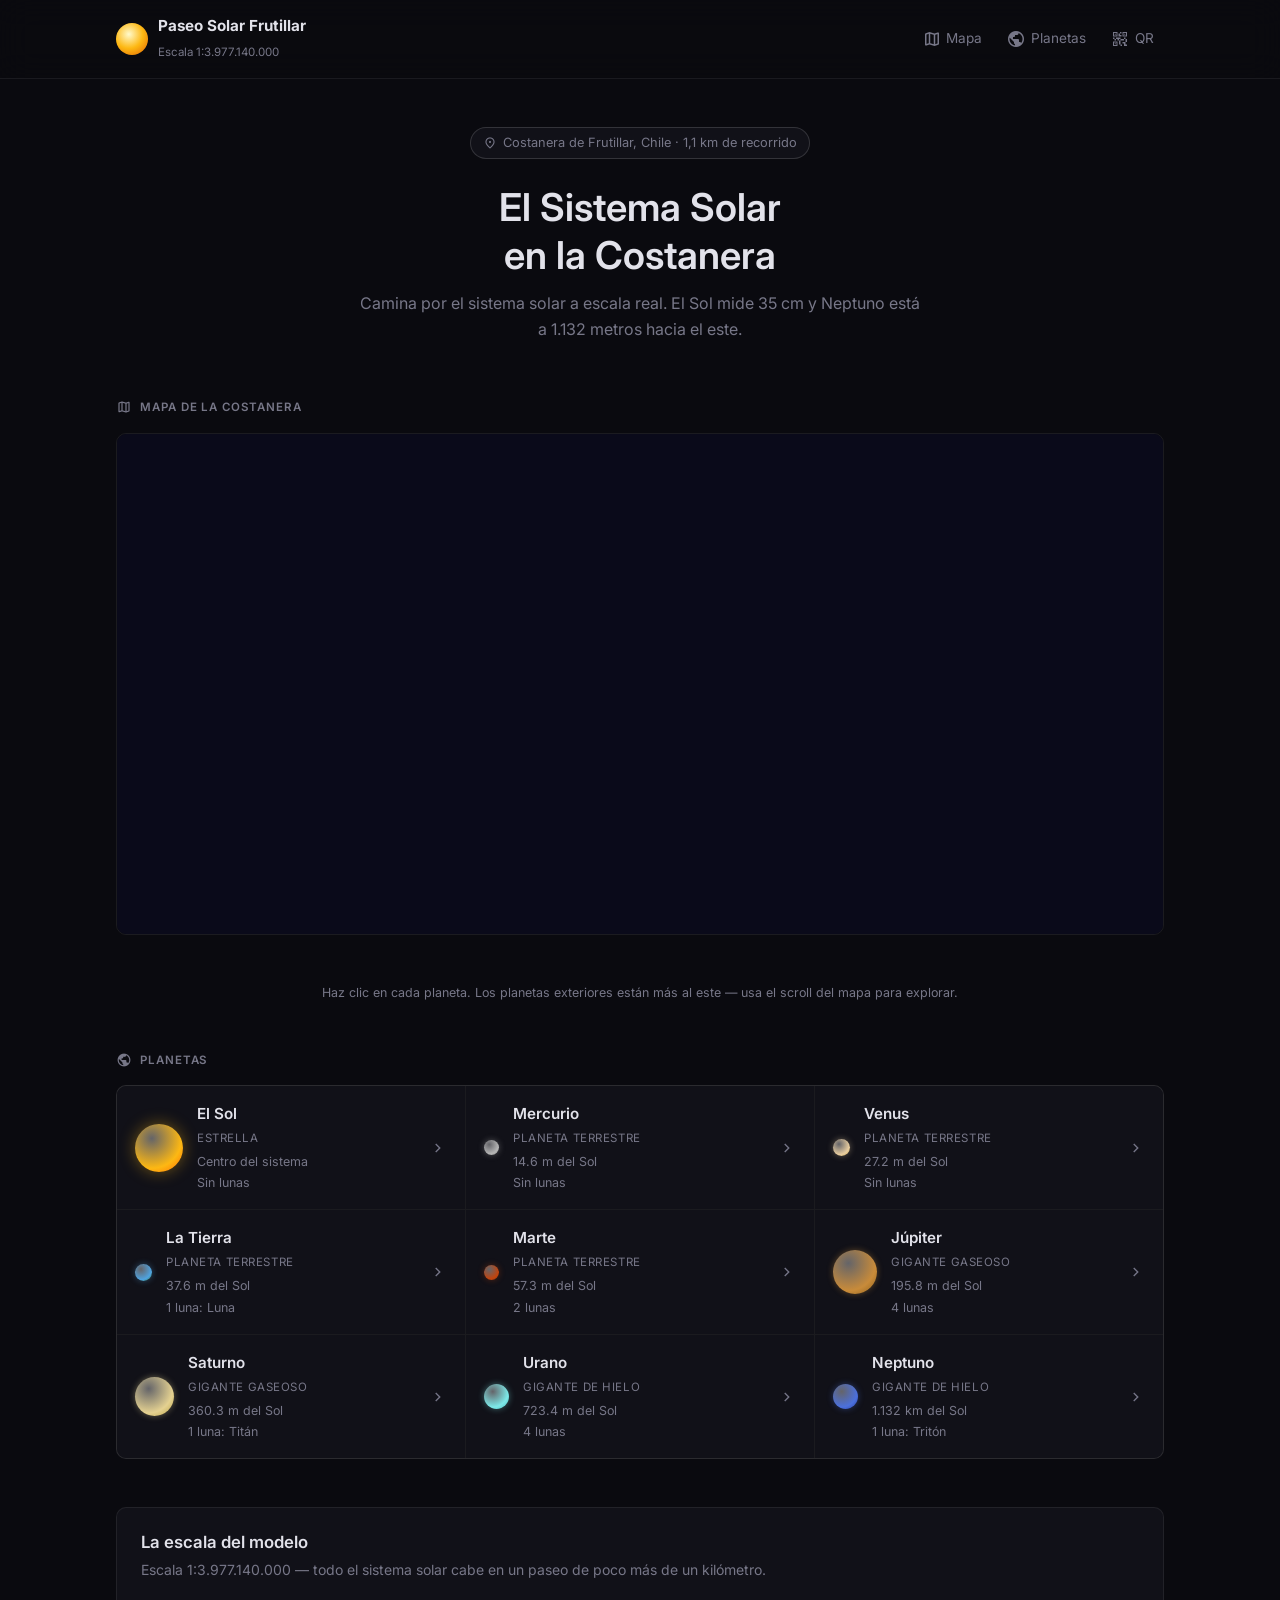
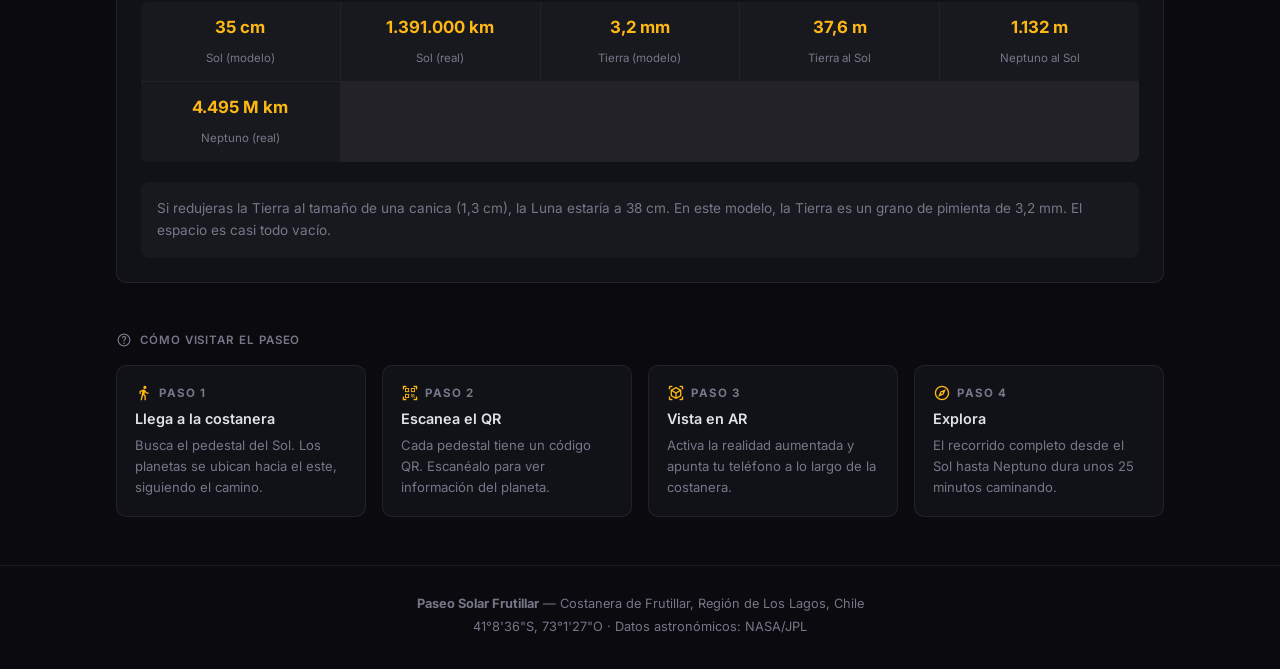
==== index.html @ 62b16574 "fix: coordenadas GPS reales + imágenes NASA por planeta - Corrige bearing de la costanera de 90° (es" ====
<!DOCTYPE html>
<html lang="es">
<head>
  <meta charset="UTF-8" />
  <meta name="viewport" content="width=device-width, initial-scale=1.0" />
  <meta name="description" content="Modelo a escala 1:3.977.140.000 del sistema solar en la costanera de Frutillar. El Sol mide 35 cm; Neptuno está a 1.132 m." />
  <title>Paseo Solar Frutillar</title>
  <link rel="stylesheet" href="css/styles.css" />
  <link rel="stylesheet" href="https://unpkg.com/leaflet@1.9.4/dist/leaflet.css" />
</head>
<body>

  <header class="site-header">
    <div class="container">
      <a href="index.html" class="site-logo">
        <div class="sol-icon"></div>
        <div class="site-logo-text">
          <strong>Paseo Solar Frutillar</strong>
          <span>Escala 1:3.977.140.000</span>
        </div>
      </a>
      <nav class="site-nav">
        <a href="#mapa-section" class="nav-link">
          <span class="material-symbols-outlined">map</span> Mapa
        </a>
        <a href="#planetas" class="nav-link">
          <span class="material-symbols-outlined">public</span> Planetas
        </a>
        <a href="qr-codes.html" class="nav-link">
          <span class="material-symbols-outlined">qr_code_2</span> QR
        </a>
      </nav>
    </div>
  </header>

  <main>
    <section class="hero">
      <div class="container">
        <div class="chip">
          <span class="material-symbols-outlined" style="font-size:14px">location_on</span>
          Costanera de Frutillar, Chile · 1,1 km de recorrido
        </div>
        <h1>El Sistema Solar<br>en la Costanera</h1>
        <p>Camina por el sistema solar a escala real. El Sol mide 35 cm y Neptuno está a 1.132 metros hacia el este.</p>
      </div>
    </section>

    <div class="container">

      <!-- Mapa -->
      <section id="mapa-section" style="margin-bottom:3rem">
        <div class="section-title">
          <span class="material-symbols-outlined" style="font-size:16px">map</span>
          Mapa de la costanera
        </div>
        <div id="mapa-container">
          <div id="mapa"></div>
        </div>
        <p style="font-size:0.78rem;color:var(--text-2);margin-top:0.5rem;text-align:center">
          Haz clic en cada planeta. Los planetas exteriores están más al este — usa el scroll del mapa para explorar.
        </p>
      </section>

      <!-- Planetas -->
      <section id="planetas" style="margin-bottom:3rem">
        <div class="section-title">
          <span class="material-symbols-outlined" style="font-size:16px">public</span>
          Planetas
        </div>
        <div class="planetas-grid" id="planetas-grid"></div>
      </section>

      <!-- Datos de escala -->
      <section id="escala" style="margin-bottom:3rem">
        <div class="escala-info">
          <h2>La escala del modelo</h2>
          <p>Escala 1:3.977.140.000 — todo el sistema solar cabe en un paseo de poco más de un kilómetro.</p>

          <div class="escala-grid">
            <div class="escala-item">
              <span class="escala-item-valor">35 cm</span>
              <span class="escala-item-label">Sol (modelo)</span>
            </div>
            <div class="escala-item">
              <span class="escala-item-valor">1.391.000 km</span>
              <span class="escala-item-label">Sol (real)</span>
            </div>
            <div class="escala-item">
              <span class="escala-item-valor">3,2 mm</span>
              <span class="escala-item-label">Tierra (modelo)</span>
            </div>
            <div class="escala-item">
              <span class="escala-item-valor">37,6 m</span>
              <span class="escala-item-label">Tierra al Sol</span>
            </div>
            <div class="escala-item">
              <span class="escala-item-valor">1.132 m</span>
              <span class="escala-item-label">Neptuno al Sol</span>
            </div>
            <div class="escala-item">
              <span class="escala-item-valor">4.495 M km</span>
              <span class="escala-item-label">Neptuno (real)</span>
            </div>
          </div>

          <div style="background:var(--surface-2);border-radius:8px;padding:1rem;font-size:0.85rem;color:var(--text-2);line-height:1.6">
            Si redujeras la Tierra al tamaño de una canica (1,3 cm), la Luna estaría a 38 cm. En este modelo, la Tierra es un grano de pimienta de 3,2 mm. El espacio es casi todo vacío.
          </div>
        </div>
      </section>

      <!-- Cómo usar -->
      <section style="margin-bottom:3rem">
        <div class="section-title">
          <span class="material-symbols-outlined" style="font-size:16px">help_outline</span>
          Cómo visitar el paseo
        </div>
        <div class="pasos-grid">
          <div class="paso-card">
            <div class="paso-num">
              <span class="material-symbols-outlined">directions_walk</span>
              Paso 1
            </div>
            <h3>Llega a la costanera</h3>
            <p>Busca el pedestal del Sol. Los planetas se ubican hacia el este, siguiendo el camino.</p>
          </div>
          <div class="paso-card">
            <div class="paso-num">
              <span class="material-symbols-outlined">qr_code_scanner</span>
              Paso 2
            </div>
            <h3>Escanea el QR</h3>
            <p>Cada pedestal tiene un código QR. Escanéalo para ver información del planeta.</p>
          </div>
          <div class="paso-card">
            <div class="paso-num">
              <span class="material-symbols-outlined">view_in_ar</span>
              Paso 3
            </div>
            <h3>Vista en AR</h3>
            <p>Activa la realidad aumentada y apunta tu teléfono a lo largo de la costanera.</p>
          </div>
          <div class="paso-card">
            <div class="paso-num">
              <span class="material-symbols-outlined">explore</span>
              Paso 4
            </div>
            <h3>Explora</h3>
            <p>El recorrido completo desde el Sol hasta Neptuno dura unos 25 minutos caminando.</p>
          </div>
        </div>
      </section>

    </div>
  </main>

  <footer class="site-footer">
    <div class="container">
      <p><strong>Paseo Solar Frutillar</strong> — Costanera de Frutillar, Región de Los Lagos, Chile</p>
      <p>41°8'36"S, 73°1'27"O · Datos astronómicos: NASA/JPL</p>
    </div>
  </footer>

  <script src="https://unpkg.com/leaflet@1.9.4/dist/leaflet.js"></script>
  <script src="js/planets-data.js"></script>
  <script src="js/map.js"></script>
  <script>
    document.addEventListener('DOMContentLoaded', () => {
      const grid = document.getElementById('planetas-grid');
      if (!grid) return;

      ORDEN_PLANETAS.forEach(id => {
        const p = SISTEMA_SOLAR[id];
        const isSol = id === 'sol';

        const maxReal = SISTEMA_SOLAR.jupiter.diametroReal;
        const size = isSol ? 48 : Math.max(14, Math.round(14 + (p.diametroReal / maxReal) * 30));

        const lunaStr = p.lunas.length === 0
          ? 'Sin lunas'
          : p.lunas.length === 1 ? `1 luna: ${p.lunas[0].nombre}`
          : `${p.lunas.length} lunas`;

        const distStr = isSol ? 'Centro del sistema' :
          (p.distanciaModeloSol < 1000
            ? p.distanciaModeloSol.toFixed(1) + ' m del Sol'
            : (p.distanciaModeloSol / 1000).toFixed(3) + ' km del Sol');

        const card = document.createElement('a');
        card.href = `planet.html?planet=${p.id}`;
        card.className = 'planeta-card';
        card.innerHTML = `
          <div class="planeta-esfera" style="
            width:${size}px; height:${size}px;
            background: radial-gradient(circle at 35% 30%, rgba(255,255,255,0.35), ${p.color} 65%, ${p.colorSecundario});
            box-shadow: 0 0 ${isSol ? 16 : 6}px ${p.color}66;
            flex-shrink:0; overflow:hidden; position:relative;
          ">
            <img src="${p.imagen || ''}" data-fallback="${p.imagenFallback || ''}" alt="${p.nombre}"
              style="position:absolute;inset:0;width:100%;height:100%;object-fit:cover;border-radius:50%;opacity:0;transition:opacity 0.3s"
              onload="this.style.opacity='1'"
              onerror="this.src=this.dataset.fallback;this.onerror=null" />
          </div>
          <div style="flex:1;min-width:0">
            <div class="planeta-card-nombre">${p.nombre}</div>
            <div class="planeta-card-tipo">${p.tipo}</div>
            <div class="planeta-card-stats">
              <span>${distStr}</span>
              <span>${lunaStr}</span>
            </div>
          </div>
          <span class="material-symbols-outlined planeta-card-flecha" style="font-size:18px">chevron_right</span>
        `;
        grid.appendChild(card);
      });
    });
  </script>
</body>
</html>
---- css/styles.css ----
/* =========================================================
   Paseo Solar Frutillar — Estilos
   Material Design · Minimalista · Mobile-first
   ========================================================= */

@import url('https://fonts.googleapis.com/css2?family=Inter:wght@400;500;600;700&family=Material+Symbols+Outlined:opsz,wght,FILL,GRAD@24,300,0,0&display=swap');

:root {
  --bg:        #0a0a0f;
  --surface:   #111118;
  --surface-2: #18181f;
  --border:    rgba(255,255,255,0.07);
  --border-hi: rgba(255,255,255,0.14);
  --text:      #e2e2ea;
  --text-2:    #777788;
  --accent:    #fdb813;
  --radius:    10px;
  --font:      'Inter', system-ui, sans-serif;
  --transition: 150ms ease;
}

/* Reset */
*, *::before, *::after { box-sizing: border-box; margin: 0; padding: 0; }
html { font-size: 16px; scroll-behavior: smooth; -webkit-text-size-adjust: 100%; }

body {
  background: var(--bg);
  color: var(--text);
  font-family: var(--font);
  line-height: 1.6;
  min-height: 100vh;
}

/* Material Symbols */
.material-symbols-outlined {
  font-family: 'Material Symbols Outlined';
  font-weight: normal;
  font-style: normal;
  font-size: 20px;
  line-height: 1;
  letter-spacing: normal;
  text-transform: none;
  display: inline-block;
  white-space: nowrap;
  word-wrap: normal;
  direction: ltr;
  -webkit-font-feature-settings: 'liga';
  -webkit-font-smoothing: antialiased;
  vertical-align: middle;
  user-select: none;
}

/* Typography */
h1, h2, h3 { line-height: 1.25; font-weight: 600; }
h1 { font-size: clamp(1.6rem, 4vw, 2.4rem); }
h2 { font-size: clamp(1.2rem, 3vw, 1.7rem); }
h3 { font-size: 1.05rem; }
p  { margin-bottom: 1rem; }
a  { color: var(--accent); text-decoration: none; transition: opacity var(--transition); }
a:hover { opacity: 0.8; }
code { font-family: 'SF Mono', 'Fira Code', monospace; font-size: 0.875em; background: var(--surface-2); padding: 0.1em 0.4em; border-radius: 4px; }

/* Layout */
.container {
  width: 100%;
  max-width: 1080px;
  margin: 0 auto;
  padding: 0 1rem;
}

/* =========================================================
   Header
   ========================================================= */
.site-header {
  background: rgba(10,10,15,0.9);
  backdrop-filter: blur(16px);
  border-bottom: 1px solid var(--border);
  padding: 0.875rem 0;
  position: sticky;
  top: 0;
  z-index: 100;
}
.site-header .container {
  display: flex;
  align-items: center;
  justify-content: space-between;
  gap: 1rem;
}
.site-logo {
  display: flex;
  align-items: center;
  gap: 0.625rem;
  text-decoration: none;
  color: var(--text);
}
.sol-icon {
  width: 32px;
  height: 32px;
  background: radial-gradient(circle at 40% 35%, #fffacc, var(--accent) 50%, #e06000);
  border-radius: 50%;
  flex-shrink: 0;
}
.site-logo-text strong { font-size: 0.95rem; display: block; color: var(--text); }
.site-logo-text span  { font-size: 0.72rem; color: var(--text-2); }

.site-nav { display: flex; gap: 0.25rem; }
.nav-link {
  color: var(--text-2);
  font-size: 0.85rem;
  padding: 0.375rem 0.625rem;
  border-radius: 6px;
  display: flex;
  align-items: center;
  gap: 0.3rem;
  transition: background var(--transition), color var(--transition);
}
.nav-link:hover { background: var(--surface-2); color: var(--text); opacity: 1; }

/* =========================================================
   Hero
   ========================================================= */
.hero {
  padding: 3rem 0 2rem;
  text-align: center;
}
.hero h1 { margin-bottom: 0.75rem; }
.hero p  { color: var(--text-2); max-width: 560px; margin: 0 auto 1.5rem; font-size: 1rem; }

.chip {
  display: inline-flex;
  align-items: center;
  gap: 0.4rem;
  background: var(--surface);
  border: 1px solid var(--border-hi);
  color: var(--text-2);
  padding: 0.3rem 0.75rem;
  border-radius: 20px;
  font-size: 0.8rem;
  margin-bottom: 1.5rem;
}

/* =========================================================
   Buttons
   ========================================================= */
.btn {
  display: inline-flex;
  align-items: center;
  gap: 0.4rem;
  padding: 0.625rem 1.25rem;
  border-radius: 8px;
  font-size: 0.9rem;
  font-weight: 500;
  border: none;
  cursor: pointer;
  transition: background var(--transition), transform var(--transition);
  text-decoration: none;
}
.btn:hover { transform: translateY(-1px); opacity: 1; }
.btn-primary  { background: var(--accent); color: #000; }
.btn-primary:hover { background: #ffc93a; }
.btn-secondary {
  background: var(--surface-2);
  color: var(--text);
  border: 1px solid var(--border-hi);
}
.btn-secondary:hover { background: var(--surface); }
.btn-ar {
  background: #1a2a60;
  color: #7de8e8;
  border: 1px solid #2a3d7a;
}
.btn-ar:hover { background: #1f3270; }
.btn-sm { padding: 0.4rem 0.875rem; font-size: 0.8rem; }

/* =========================================================
   Cards
   ========================================================= */
.card {
  background: var(--surface);
  border: 1px solid var(--border);
  border-radius: var(--radius);
  overflow: hidden;
  transition: border-color var(--transition);
}
.card:hover { border-color: var(--border-hi); }

/* =========================================================
   Map
   ========================================================= */
#mapa-container {
  border-radius: var(--radius);
  overflow: hidden;
  border: 1px solid var(--border);
  margin-bottom: 3rem;
}
#mapa { height: 420px; width: 100%; background: #0a0a1a; }
@media (min-width: 768px) { #mapa { height: 500px; } }

.leaflet-container { background: #0a0a1a !important; }
.planet-label-tooltip {
  background: transparent !important;
  border: none !important;
  box-shadow: none !important;
  padding: 0 !important;
}
.planet-label-tooltip::before { display: none !important; }
.leaflet-popup-content-wrapper {
  background: var(--surface) !important;
  color: var(--text) !important;
  border: 1px solid var(--border-hi) !important;
  border-radius: var(--radius) !important;
  box-shadow: 0 8px 32px rgba(0,0,0,0.5) !important;
}
.leaflet-popup-tip-container { display: none !important; }
.leaflet-popup-close-button { color: var(--text-2) !important; top: 8px !important; right: 8px !important; }

/* =========================================================
   Planet grid
   ========================================================= */
.section-title {
  font-size: 0.72rem;
  font-weight: 600;
  letter-spacing: 0.08em;
  text-transform: uppercase;
  color: var(--text-2);
  margin-bottom: 1rem;
  display: flex;
  align-items: center;
  gap: 0.5rem;
}

.planetas-grid {
  display: grid;
  grid-template-columns: repeat(auto-fill, minmax(270px, 1fr));
  gap: 1px;
  background: var(--border);
  border-radius: var(--radius);
  overflow: hidden;
  margin-bottom: 3rem;
  border: 1px solid var(--border);
}

.planeta-card {
  background: var(--surface);
  padding: 1rem 1.125rem;
  display: flex;
  align-items: center;
  gap: 0.875rem;
  text-decoration: none;
  color: var(--text);
  transition: background var(--transition);
}
.planeta-card:hover { background: var(--surface-2); color: var(--text); opacity: 1; }

.planeta-esfera {
  border-radius: 50%;
  flex-shrink: 0;
}
.planeta-card-nombre { font-size: 0.95rem; font-weight: 600; margin-bottom: 0.15rem; }
.planeta-card-tipo   { font-size: 0.72rem; color: var(--text-2); text-transform: uppercase; letter-spacing: 0.05em; margin-bottom: 0.3rem; }
.planeta-card-stats  { font-size: 0.78rem; color: var(--text-2); display: flex; flex-direction: column; gap: 0.1rem; }
.planeta-card-flecha { font-size: 1rem; color: var(--text-2); margin-left: auto; flex-shrink: 0; }

/* =========================================================
   Info boxes
   ========================================================= */
.info-grid {
  display: grid;
  grid-template-columns: repeat(auto-fill, minmax(180px, 1fr));
  gap: 1px;
  background: var(--border);
  border-radius: var(--radius);
  overflow: hidden;
  border: 1px solid var(--border);
  margin-bottom: 1.5rem;
}
.info-cell {
  background: var(--surface);
  padding: 0.875rem 1rem;
}
.info-cell-label { font-size: 0.72rem; color: var(--text-2); text-transform: uppercase; letter-spacing: 0.05em; margin-bottom: 0.25rem; }
.info-cell-value { font-size: 1rem; font-weight: 600; color: var(--accent); }

/* Scale summary */
.escala-info {
  background: var(--surface);
  border: 1px solid var(--border);
  border-radius: var(--radius);
  padding: 1.5rem;
  margin-bottom: 3rem;
}
.escala-info h2 { font-size: 1.05rem; margin-bottom: 0.375rem; }
.escala-info > p { color: var(--text-2); font-size: 0.875rem; margin-bottom: 1.25rem; }

.escala-grid {
  display: grid;
  grid-template-columns: repeat(auto-fill, minmax(170px, 1fr));
  gap: 1px;
  background: var(--border);
  border-radius: 8px;
  overflow: hidden;
  margin-bottom: 1.25rem;
}
.escala-item {
  background: var(--surface-2);
  padding: 0.75rem 1rem;
  text-align: center;
}
.escala-item-valor { font-size: 1.05rem; font-weight: 700; color: var(--accent); display: block; margin-bottom: 0.2rem; }
.escala-item-label { font-size: 0.72rem; color: var(--text-2); }

/* How to section */
.pasos-grid {
  display: grid;
  grid-template-columns: repeat(auto-fill, minmax(200px, 1fr));
  gap: 1rem;
  margin-bottom: 3rem;
}
.paso-card {
  background: var(--surface);
  border: 1px solid var(--border);
  border-radius: var(--radius);
  padding: 1.125rem;
}
.paso-num {
  font-size: 0.72rem;
  font-weight: 700;
  color: var(--text-2);
  text-transform: uppercase;
  letter-spacing: 0.1em;
  margin-bottom: 0.5rem;
  display: flex;
  align-items: center;
  gap: 0.4rem;
}
.paso-num .material-symbols-outlined { font-size: 18px; color: var(--accent); }
.paso-card h3 { font-size: 0.9rem; margin-bottom: 0.4rem; }
.paso-card p  { font-size: 0.82rem; color: var(--text-2); margin: 0; }

/* =========================================================
   Planet page
   ========================================================= */
.planeta-hero {
  padding: 1.5rem 0 2rem;
}
.planeta-hero-inner {
  display: flex;
  flex-direction: column;
  gap: 1.5rem;
}
@media (min-width: 640px) {
  .planeta-hero-inner { flex-direction: row; align-items: flex-start; gap: 2rem; }
}

.planeta-visual {
  flex-shrink: 0;
  display: flex;
  flex-direction: column;
  align-items: center;
  gap: 0.5rem;
}
.planeta-esfera-hero {
  border-radius: 50%;
  animation: float 6s ease-in-out infinite;
}
@keyframes float {
  0%,100% { transform: translateY(0); }
  50%      { transform: translateY(-10px); }
}

.planeta-hero-info { flex: 1; }
.planeta-nombre {
  font-size: clamp(1.8rem, 5vw, 2.8rem);
  font-weight: 700;
  margin-bottom: 0.25rem;
}
.planeta-simbolo { font-size: 1.2rem; color: var(--text-2); display: block; margin-bottom: 0.5rem; }

.tipo-badge {
  display: inline-flex;
  align-items: center;
  gap: 0.35rem;
  background: var(--surface-2);
  border: 1px solid var(--border-hi);
  padding: 0.25rem 0.625rem;
  border-radius: 20px;
  font-size: 0.75rem;
  color: var(--text-2);
  text-transform: uppercase;
  letter-spacing: 0.05em;
  margin-bottom: 1.25rem;
}

/* Stats */
.stats-grid {
  display: grid;
  grid-template-columns: repeat(2, 1fr);
  gap: 1px;
  background: var(--border);
  border-radius: var(--radius);
  overflow: hidden;
  border: 1px solid var(--border);
  margin-bottom: 1.25rem;
}
@media (min-width: 400px) { .stats-grid { grid-template-columns: repeat(3, 1fr); } }
.stat-card {
  background: var(--surface);
  padding: 0.75rem 0.875rem;
  text-align: center;
}
.stat-valor { display: block; font-size: 0.95rem; font-weight: 700; color: var(--accent); margin-bottom: 0.2rem; }
.stat-label { font-size: 0.68rem; color: var(--text-2); text-transform: uppercase; letter-spacing: 0.04em; }

/* Description */
.planeta-descripcion {
  background: var(--surface);
  border: 1px solid var(--border);
  border-radius: var(--radius);
  padding: 1.25rem;
  margin-bottom: 1rem;
  font-size: 0.925rem;
  line-height: 1.75;
  color: var(--text-2);
}

/* Datos clave / Lunas (shared table style) */
.data-table {
  background: var(--surface);
  border: 1px solid var(--border);
  border-radius: var(--radius);
  overflow: hidden;
  margin-bottom: 1rem;
}
.data-table-header {
  padding: 0.625rem 1rem;
  font-size: 0.72rem;
  font-weight: 600;
  text-transform: uppercase;
  letter-spacing: 0.07em;
  color: var(--text-2);
  background: var(--surface-2);
  border-bottom: 1px solid var(--border);
  display: flex;
  align-items: center;
  gap: 0.4rem;
}
.data-row {
  display: flex;
  justify-content: space-between;
  align-items: center;
  padding: 0.625rem 1rem;
  border-bottom: 1px solid var(--border);
  font-size: 0.875rem;
  gap: 1rem;
}
.data-row:last-child { border-bottom: none; }
.data-row-label { color: var(--text-2); }
.data-row-value { font-weight: 500; text-align: right; }

/* Luna items */
.luna-item {
  padding: 0.875rem 1rem;
  border-bottom: 1px solid var(--border);
}
.luna-item:last-child { border-bottom: none; }
.luna-nombre { font-weight: 600; font-size: 0.9rem; margin-bottom: 0.25rem; }
.luna-stats  { display: flex; gap: 1rem; font-size: 0.78rem; color: var(--text-2); flex-wrap: wrap; margin-bottom: 0.375rem; }
.luna-desc   { font-size: 0.82rem; color: var(--text-2); line-height: 1.5; }

/* AR block */
.ar-block {
  background: var(--surface);
  border: 1px solid var(--border);
  border-radius: var(--radius);
  padding: 1.125rem;
  margin-bottom: 1rem;
  display: flex;
  align-items: center;
  justify-content: space-between;
  gap: 1rem;
  flex-wrap: wrap;
}
.ar-block-text h3 { font-size: 0.9rem; margin-bottom: 0.25rem; }
.ar-block-text p  { font-size: 0.8rem; color: var(--text-2); margin: 0; }
.ar-block-actions { display: flex; gap: 0.5rem; flex-shrink: 0; }

/* Planet nav */
.planeta-nav {
  display: grid;
  grid-template-columns: 1fr 1fr;
  gap: 0.75rem;
  margin-bottom: 2rem;
}
.planeta-nav-btn {
  background: var(--surface);
  border: 1px solid var(--border);
  border-radius: var(--radius);
  padding: 0.875rem 1rem;
  text-decoration: none;
  color: var(--text);
  transition: border-color var(--transition), background var(--transition);
  display: flex;
  flex-direction: column;
  gap: 0.2rem;
}
.planeta-nav-btn:hover { border-color: var(--border-hi); background: var(--surface-2); opacity: 1; color: var(--text); }
.planeta-nav-label  { font-size: 0.68rem; color: var(--text-2); text-transform: uppercase; letter-spacing: 0.07em; display: flex; align-items: center; gap: 0.3rem; }
.planeta-nav-nombre { font-weight: 600; font-size: 0.95rem; }
.planeta-nav-dist   { font-size: 0.75rem; color: var(--text-2); }
.planeta-nav-btn.siguiente { text-align: right; }
.planeta-nav-btn.siguiente .planeta-nav-label { justify-content: flex-end; }

/* =========================================================
   AR page
   ========================================================= */
.ar-permiso-screen {
  position: fixed;
  inset: 0;
  background: var(--bg);
  display: flex;
  flex-direction: column;
  align-items: center;
  justify-content: center;
  text-align: center;
  padding: 2rem 1.5rem;
  z-index: 2000;
}
.ar-permiso-icon { font-size: 2.5rem; margin-bottom: 1rem; color: var(--text-2); }
.ar-permiso-icon .material-symbols-outlined { font-size: 48px; }
.ar-permiso-screen h2 { margin-bottom: 0.5rem; font-size: 1.3rem; }
.ar-permiso-screen > p { color: var(--text-2); max-width: 360px; font-size: 0.875rem; margin: 0 auto 1.25rem; }

.permiso-lista {
  list-style: none;
  text-align: left;
  max-width: 300px;
  width: 100%;
  margin: 0 auto 1.5rem;
  background: var(--surface);
  border: 1px solid var(--border);
  border-radius: var(--radius);
  overflow: hidden;
}
.permiso-lista li {
  display: flex;
  align-items: center;
  gap: 0.75rem;
  padding: 0.625rem 1rem;
  font-size: 0.85rem;
  color: var(--text-2);
  border-bottom: 1px solid var(--border);
}
.permiso-lista li:last-child { border-bottom: none; }
.permiso-lista .material-symbols-outlined { font-size: 20px; color: var(--text-2); flex-shrink: 0; }

/* =========================================================
   QR page
   ========================================================= */
.qr-grid {
  display: grid;
  grid-template-columns: repeat(auto-fill, minmax(200px, 1fr));
  gap: 1rem;
  margin-bottom: 2rem;
}
.qr-card {
  background: var(--surface);
  border: 1px solid var(--border);
  border-radius: var(--radius);
  padding: 1.25rem;
  text-align: center;
}
.qr-card h3  { font-size: 0.9rem; margin: 0.75rem 0 0.25rem; }
.qr-card p   { font-size: 0.72rem; color: var(--text-2); margin: 0 0 0.875rem; word-break: break-all; }

/* =========================================================
   Utilities
   ========================================================= */
.text-dim    { color: var(--text-2); }
.text-accent { color: var(--accent); }
.hidden      { display: none !important; }
.divider     { border: none; border-top: 1px solid var(--border); margin: 2rem 0; }

/* Loading */
.loading {
  display: flex;
  align-items: center;
  justify-content: center;
  gap: 0.75rem;
  padding: 2rem;
  color: var(--text-2);
  font-size: 0.875rem;
}
.spinner {
  width: 20px; height: 20px;
  border: 2px solid var(--border-hi);
  border-top-color: var(--accent);
  border-radius: 50%;
  animation: spin 0.7s linear infinite;
  flex-shrink: 0;
}
@keyframes spin { to { transform: rotate(360deg); } }

/* =========================================================
   Footer
   ========================================================= */
.site-footer {
  border-top: 1px solid var(--border);
  padding: 1.75rem 0;
  text-align: center;
  color: var(--text-2);
  font-size: 0.8rem;
}
.site-footer p   { margin-bottom: 0.2rem; }
.site-footer a   { color: var(--text-2); }

/* =========================================================
   Responsive
   ========================================================= */
@media (max-width: 480px) {
  .site-nav  { display: none; }
  .planetas-grid { grid-template-columns: 1fr; }
  .stats-grid    { grid-template-columns: repeat(2, 1fr); }
}
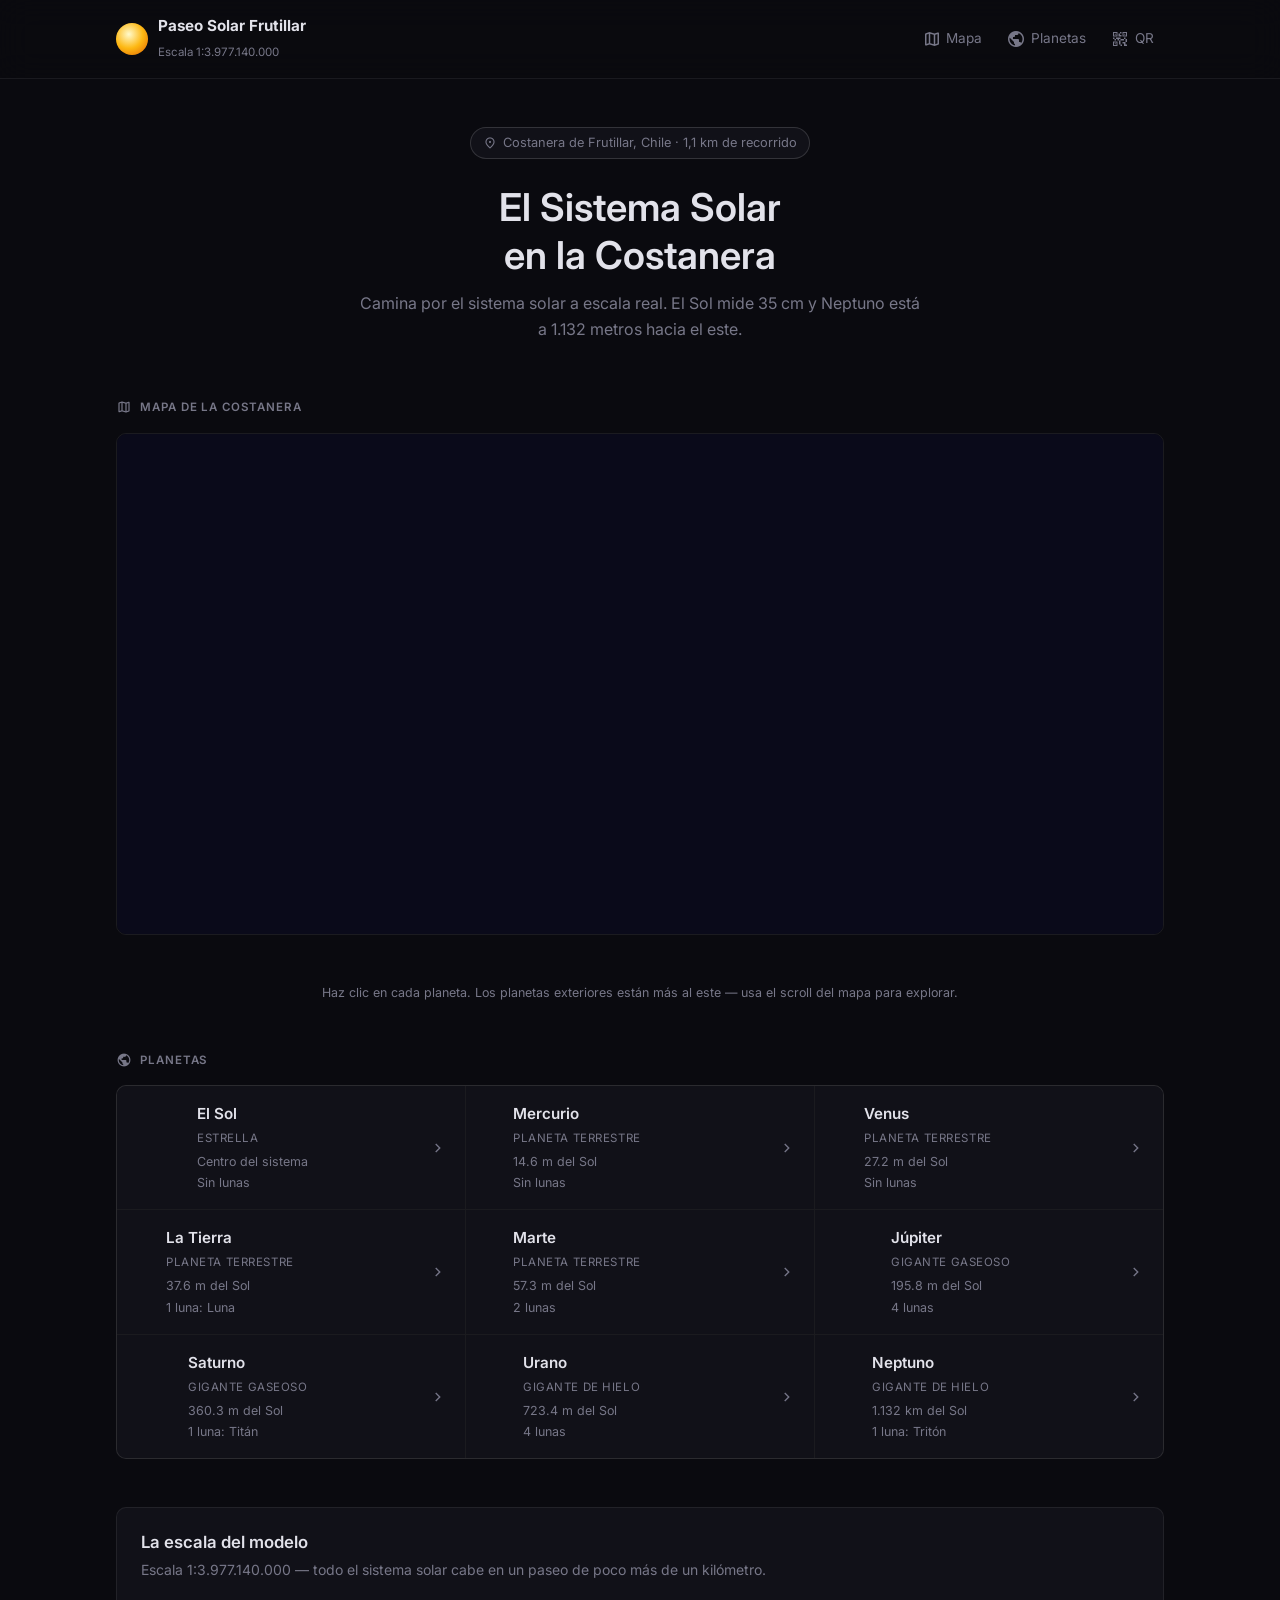
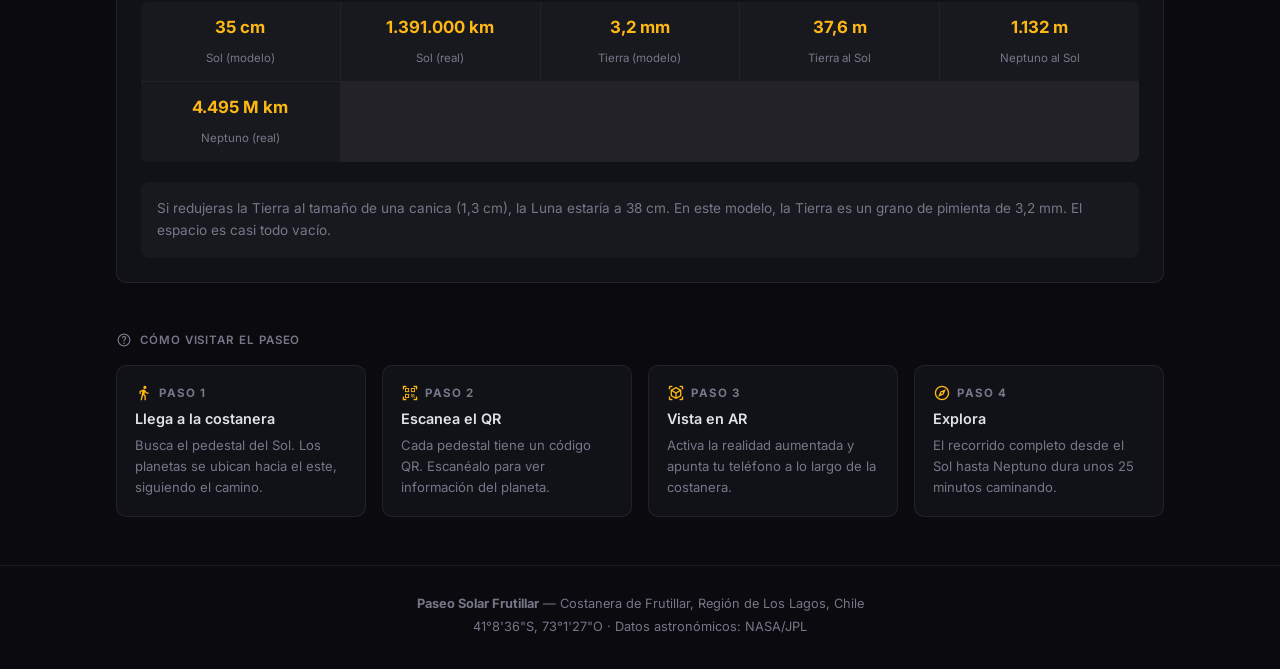
==== commit a18ad750: "fix: imágenes sin marco, mix-blend-mode:screen sobre fondo negro NASA - Elimina todos los contenedor" ====
--- a/index.html
+++ b/index.html
@@ -190,16 +190,14 @@
         card.href = `planet.html?planet=${p.id}`;
         card.className = 'planeta-card';
         card.innerHTML = `
-          <div class="planeta-esfera" style="
-            width:${size}px; height:${size}px;
-            background: radial-gradient(circle at 35% 30%, rgba(255,255,255,0.35), ${p.color} 65%, ${p.colorSecundario});
-            box-shadow: 0 0 ${isSol ? 16 : 6}px ${p.color}66;
-            flex-shrink:0; overflow:hidden; position:relative;
+          <div style="
+            width:${size}px; height:${size}px; flex-shrink:0;
+            filter: drop-shadow(0 0 ${isSol ? 10 : 5}px ${p.color}88);
           ">
             <img src="${p.imagen || ''}" data-fallback="${p.imagenFallback || ''}" alt="${p.nombre}"
-              style="position:absolute;inset:0;width:100%;height:100%;object-fit:cover;border-radius:50%;opacity:0;transition:opacity 0.3s"
+              style="width:100%;height:100%;object-fit:contain;mix-blend-mode:screen;opacity:0;transition:opacity 0.4s"
               onload="this.style.opacity='1'"
-              onerror="this.src=this.dataset.fallback;this.onerror=null" />
+              onerror="if(this.dataset.fallback&&this.src!==this.dataset.fallback){this.src=this.dataset.fallback}else{this.style.opacity='0'}" />
           </div>
           <div style="flex:1;min-width:0">
             <div class="planeta-card-nombre">${p.nombre}</div>
--- a/css/styles.css
+++ b/css/styles.css
@@ -360,8 +360,17 @@
   gap: 0.5rem;
 }
 .planeta-esfera-hero {
-  border-radius: 50%;
   animation: float 6s ease-in-out infinite;
+  flex-shrink: 0;
+}
+.planeta-img {
+  display: block;
+  width: 100%;
+  height: 100%;
+  object-fit: contain;
+  mix-blend-mode: screen;
+  opacity: 0;
+  transition: opacity 0.5s;
 }
 @keyframes float {
   0%,100% { transform: translateY(0); }
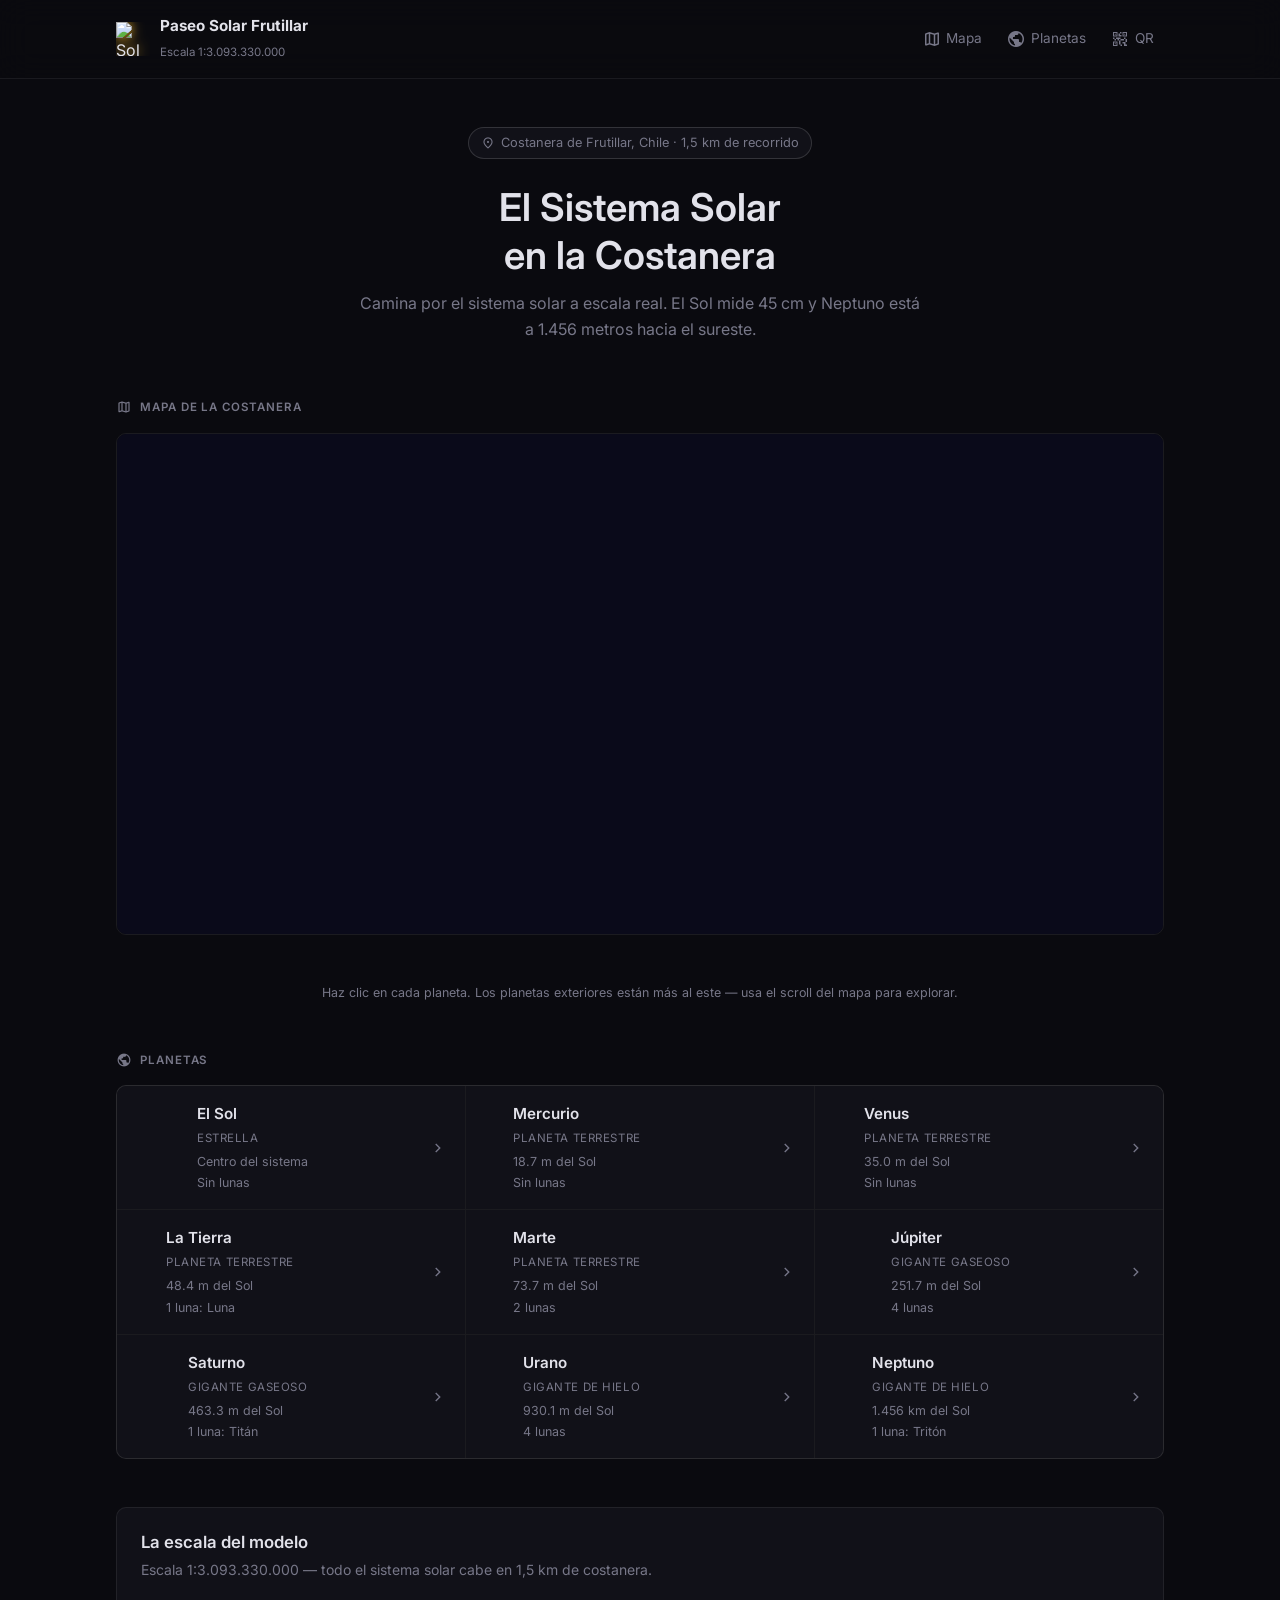
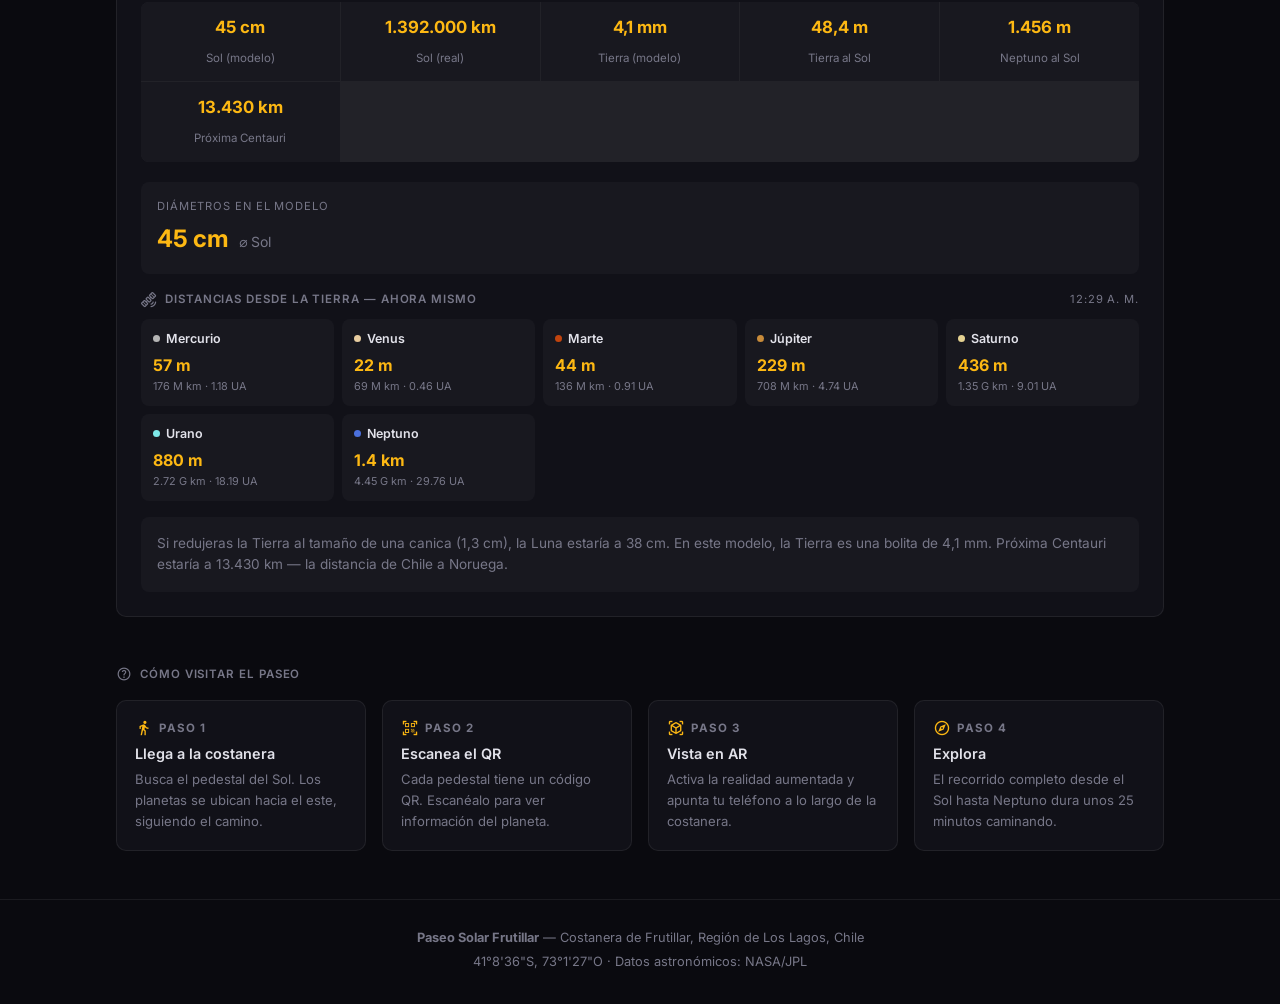
==== commit 94416f1d: "Actualiza escala a 1:3.093.330.000, Sol 45cm, nuevas coordenadas GPS - Nueva escala: 1:3.093.330.000" ====
--- a/index.html
+++ b/index.html
@@ -3,7 +3,7 @@
 <head>
   <meta charset="UTF-8" />
   <meta name="viewport" content="width=device-width, initial-scale=1.0" />
-  <meta name="description" content="Modelo a escala 1:3.977.140.000 del sistema solar en la costanera de Frutillar. El Sol mide 35 cm; Neptuno está a 1.132 m." />
+  <meta name="description" content="Modelo a escala 1:3.093.330.000 del sistema solar en la costanera de Frutillar. El Sol mide 45 cm; Neptuno está a 1.456 m." />
   <title>Paseo Solar Frutillar</title>
   <link rel="stylesheet" href="css/styles.css" />
   <link rel="stylesheet" href="https://unpkg.com/leaflet@1.9.4/dist/leaflet.css" />
@@ -13,10 +13,10 @@
   <header class="site-header">
     <div class="container">
       <a href="index.html" class="site-logo">
-        <div class="sol-icon"></div>
+        <div class="sol-icon"><img src="https://upload.wikimedia.org/wikipedia/commons/thumb/b/b4/The_Sun_by_the_Atmospheric_Imaging_Assembly_of_NASA%27s_Solar_Dynamics_Observatory_-_20100819.jpg/1024px-The_Sun_by_the_Atmospheric_Imaging_Assembly_of_NASA%27s_Solar_Dynamics_Observatory_-_20100819.jpg" alt="Sol" /></div>
         <div class="site-logo-text">
           <strong>Paseo Solar Frutillar</strong>
-          <span>Escala 1:3.977.140.000</span>
+          <span>Escala 1:3.093.330.000</span>
         </div>
       </a>
       <nav class="site-nav">
@@ -38,10 +38,10 @@
       <div class="container">
         <div class="chip">
           <span class="material-symbols-outlined" style="font-size:14px">location_on</span>
-          Costanera de Frutillar, Chile · 1,1 km de recorrido
+          Costanera de Frutillar, Chile · 1,5 km de recorrido
         </div>
         <h1>El Sistema Solar<br>en la Costanera</h1>
-        <p>Camina por el sistema solar a escala real. El Sol mide 35 cm y Neptuno está a 1.132 metros hacia el este.</p>
+        <p>Camina por el sistema solar a escala real. El Sol mide 45 cm y Neptuno está a 1.456 metros hacia el sureste.</p>
       </div>
     </section>
 
@@ -74,40 +74,157 @@
       <section id="escala" style="margin-bottom:3rem">
         <div class="escala-info">
           <h2>La escala del modelo</h2>
-          <p>Escala 1:3.977.140.000 — todo el sistema solar cabe en un paseo de poco más de un kilómetro.</p>
+          <p>Escala 1:3.093.330.000 — todo el sistema solar cabe en 1,5 km de costanera.</p>
 
           <div class="escala-grid">
             <div class="escala-item">
-              <span class="escala-item-valor">35 cm</span>
+              <span class="escala-item-valor">45 cm</span>
               <span class="escala-item-label">Sol (modelo)</span>
             </div>
             <div class="escala-item">
-              <span class="escala-item-valor">1.391.000 km</span>
+              <span class="escala-item-valor">1.392.000 km</span>
               <span class="escala-item-label">Sol (real)</span>
             </div>
             <div class="escala-item">
-              <span class="escala-item-valor">3,2 mm</span>
+              <span class="escala-item-valor">4,1 mm</span>
               <span class="escala-item-label">Tierra (modelo)</span>
             </div>
             <div class="escala-item">
-              <span class="escala-item-valor">37,6 m</span>
+              <span class="escala-item-valor">48,4 m</span>
               <span class="escala-item-label">Tierra al Sol</span>
             </div>
             <div class="escala-item">
-              <span class="escala-item-valor">1.132 m</span>
+              <span class="escala-item-valor">1.456 m</span>
               <span class="escala-item-label">Neptuno al Sol</span>
             </div>
             <div class="escala-item">
-              <span class="escala-item-valor">4.495 M km</span>
-              <span class="escala-item-label">Neptuno (real)</span>
-            </div>
-          </div>
-
-          <div style="background:var(--surface-2);border-radius:8px;padding:1rem;font-size:0.85rem;color:var(--text-2);line-height:1.6">
-            Si redujeras la Tierra al tamaño de una canica (1,3 cm), la Luna estaría a 38 cm. En este modelo, la Tierra es un grano de pimienta de 3,2 mm. El espacio es casi todo vacío.
+              <span class="escala-item-valor">13.430 km</span>
+              <span class="escala-item-label">Próxima Centauri</span>
+            </div>
+          </div>
+
+          <!-- Animated comparisons ticker -->
+          <div style="background:var(--surface-2);border-radius:8px;padding:1rem;margin-bottom:1rem;min-height:72px;display:flex;flex-direction:column;gap:0.25rem;justify-content:center">
+            <div style="font-size:0.7rem;color:var(--text-2);text-transform:uppercase;letter-spacing:0.08em" id="ticker-categoria">Diámetros en el modelo</div>
+            <div style="display:flex;align-items:baseline;gap:0.625rem;flex-wrap:wrap">
+              <span id="ticker-valor" style="font-size:1.5rem;font-weight:700;color:var(--accent);transition:opacity 0.4s"></span>
+              <span id="ticker-label" style="font-size:0.875rem;color:var(--text-2);transition:opacity 0.4s"></span>
+            </div>
+          </div>
+
+          <!-- Real-time distances from Earth -->
+          <div>
+            <div class="section-title" style="margin-bottom:0.625rem">
+              <span class="material-symbols-outlined" style="font-size:16px">satellite_alt</span>
+              Distancias desde la Tierra — ahora mismo
+              <span id="dist-timestamp" style="margin-left:auto;font-size:0.7rem;color:var(--text-2);font-weight:400"></span>
+            </div>
+            <div id="dist-ahora-grid" style="display:grid;grid-template-columns:repeat(auto-fill,minmax(160px,1fr));gap:0.5rem"></div>
+          </div>
+
+          <div style="background:var(--surface-2);border-radius:8px;padding:1rem;font-size:0.85rem;color:var(--text-2);line-height:1.6;margin-top:1rem">
+            Si redujeras la Tierra al tamaño de una canica (1,3 cm), la Luna estaría a 38 cm. En este modelo, la Tierra es una bolita de 4,1 mm. Próxima Centauri estaría a 13.430 km — la distancia de Chile a Noruega.
           </div>
         </div>
       </section>
+
+      <script>
+      // ── Animated ticker ──────────────────────────────────────────────────
+      (function() {
+        const items = [
+          { cat: 'Diámetros en el modelo', val: '45 cm',     lbl: '⌀ Sol' },
+          { cat: 'Diámetros en el modelo', val: '4,52 cm',   lbl: '⌀ Júpiter' },
+          { cat: 'Diámetros en el modelo', val: '3,77 cm',   lbl: '⌀ Saturno' },
+          { cat: 'Diámetros en el modelo', val: '1,64 cm',   lbl: '⌀ Urano' },
+          { cat: 'Diámetros en el modelo', val: '1,59 cm',   lbl: '⌀ Neptuno' },
+          { cat: 'Diámetros en el modelo', val: '4,1 mm',    lbl: '⌀ Tierra' },
+          { cat: 'Diámetros en el modelo', val: '3,9 mm',    lbl: '⌀ Venus' },
+          { cat: 'Diámetros en el modelo', val: '2,2 mm',    lbl: '⌀ Marte' },
+          { cat: 'Diámetros en el modelo', val: '1,6 mm',    lbl: '⌀ Mercurio' },
+          { cat: 'Lunas — distancia al planeta', val: '60,9 cm',  lbl: 'Júpiter → Calisto' },
+          { cat: 'Lunas — distancia al planeta', val: '39,5 cm',  lbl: 'Saturno → Titán' },
+          { cat: 'Lunas — distancia al planeta', val: '34,6 cm',  lbl: 'Júpiter → Ganímedes' },
+          { cat: 'Lunas — distancia al planeta', val: '21,7 cm',  lbl: 'Júpiter → Europa' },
+          { cat: 'Lunas — distancia al planeta', val: '18,9 cm',  lbl: 'Urano → Oberón' },
+          { cat: 'Lunas — distancia al planeta', val: '14,1 cm',  lbl: 'Urano → Titania' },
+          { cat: 'Lunas — distancia al planeta', val: '13,6 cm',  lbl: 'Júpiter → Ío' },
+          { cat: 'Lunas — distancia al planeta', val: '12,4 cm',  lbl: 'Tierra → Luna' },
+          { cat: 'Lunas — distancia al planeta', val: '11,5 cm',  lbl: 'Neptuno → Tritón' },
+          { cat: 'Estrellas', val: '13.430 km',       lbl: 'Próxima Centauri · Chile → Noruega' },
+          { cat: 'Galaxias',  val: '75.940.000 km',   lbl: 'Centro de la Vía Láctea' },
+        ];
+        let idx = 0;
+        const vEl = document.getElementById('ticker-valor');
+        const lEl = document.getElementById('ticker-label');
+        const cEl = document.getElementById('ticker-categoria');
+        function show(i) {
+          const item = items[i % items.length];
+          vEl.style.opacity = lEl.style.opacity = '0';
+          setTimeout(() => {
+            cEl.textContent = item.cat;
+            vEl.textContent = item.val;
+            lEl.textContent = item.lbl;
+            vEl.style.opacity = lEl.style.opacity = '1';
+          }, 400);
+        }
+        show(0);
+        setInterval(() => show(++idx), 3500);
+      })();
+
+      // ── Real-time Earth→planet distances (simplified circular orbits) ────
+      (function() {
+        const ORBITS = {
+          mercurio: { a: 0.387098, T: 87.969,    L0: 252.250906, color: '#b5b5b5', nombre: 'Mercurio' },
+          venus:    { a: 0.723332, T: 224.701,   L0: 181.979801, color: '#e8cda0', nombre: 'Venus'    },
+          marte:    { a: 1.523688, T: 686.971,   L0: 355.433275, color: '#c1440e', nombre: 'Marte'    },
+          jupiter:  { a: 5.202534, T: 4332.589,  L0: 34.396441,  color: '#c88b3a', nombre: 'Júpiter'  },
+          saturno:  { a: 9.536764, T: 10759.22,  L0: 49.944432,  color: '#e4d191', nombre: 'Saturno'  },
+          urano:    { a: 19.18916, T: 30685.4,   L0: 313.232810, color: '#7de8e8', nombre: 'Urano'    },
+          neptuno:  { a: 30.06992, T: 60189.0,   L0: 304.880476, color: '#4b70dd', nombre: 'Neptuno'  },
+        };
+        const TIERRA = { a: 1.000000, T: 365.256, L0: 100.464441 };
+        const AU_KM  = 149597870;
+        const ESCALA_N = 3093330000;
+
+        function compute() {
+          const J2000 = Date.UTC(2000, 0, 1, 12);
+          const days  = (Date.now() - J2000) / 86400000;
+          const eL = ((TIERRA.L0 + 360 * days / TIERRA.T) % 360) * Math.PI / 180;
+          const ex = TIERRA.a * Math.cos(eL), ey = TIERRA.a * Math.sin(eL);
+
+          const grid = document.getElementById('dist-ahora-grid');
+          grid.innerHTML = '';
+          for (const [id, o] of Object.entries(ORBITS)) {
+            const L   = ((o.L0 + 360 * days / o.T) % 360) * Math.PI / 180;
+            const dx  = o.a * Math.cos(L) - ex;
+            const dy  = o.a * Math.sin(L) - ey;
+            const au  = Math.sqrt(dx*dx + dy*dy);
+            const km  = au * AU_KM;
+            const mod = km * 1000 / ESCALA_N;
+            const modStr = mod < 1    ? (mod * 100).toFixed(1) + ' cm'  :
+                           mod < 1000 ? mod.toFixed(0)          + ' m'   :
+                                        (mod / 1000).toFixed(1) + ' km';
+            const kmStr  = km >= 1e9  ? (km/1e9).toFixed(2)  + ' G km' :
+                           km >= 1e6  ? (km/1e6).toFixed(0)   + ' M km' :
+                                        (km/1e3).toFixed(0)   + ' k km';
+            grid.innerHTML += `
+              <div style="background:var(--surface-2);border-radius:8px;padding:0.625rem 0.75rem">
+                <div style="display:flex;align-items:center;gap:0.375rem;margin-bottom:0.25rem">
+                  <span style="width:7px;height:7px;border-radius:50%;background:${o.color};flex-shrink:0"></span>
+                  <span style="font-size:0.78rem;font-weight:600">${o.nombre}</span>
+                </div>
+                <div style="font-size:1rem;font-weight:700;color:var(--accent)">${modStr}</div>
+                <div style="font-size:0.68rem;color:var(--text-2)">${kmStr} · ${au.toFixed(2)} UA</div>
+              </div>`;
+          }
+          const now = new Date();
+          document.getElementById('dist-timestamp').textContent =
+            now.toLocaleTimeString('es-CL', { hour: '2-digit', minute: '2-digit' });
+        }
+        compute();
+        setInterval(compute, 60000);
+      })();
+      </script>
 
       <!-- Cómo usar -->
       <section style="margin-bottom:3rem">
--- a/css/styles.css
+++ b/css/styles.css
@@ -94,11 +94,19 @@
   color: var(--text);
 }
 .sol-icon {
-  width: 32px;
-  height: 32px;
-  background: radial-gradient(circle at 40% 35%, #fffacc, var(--accent) 50%, #e06000);
-  border-radius: 50%;
+  width: 34px;
+  height: 34px;
   flex-shrink: 0;
+  position: relative;
+  overflow: hidden;
+}
+.sol-icon img {
+  width: 100%;
+  height: 100%;
+  object-fit: cover;
+  mix-blend-mode: screen;
+  display: block;
+  filter: drop-shadow(0 0 6px rgba(253,184,19,0.9));
 }
 .site-logo-text strong { font-size: 0.95rem; display: block; color: var(--text); }
 .site-logo-text span  { font-size: 0.72rem; color: var(--text-2); }
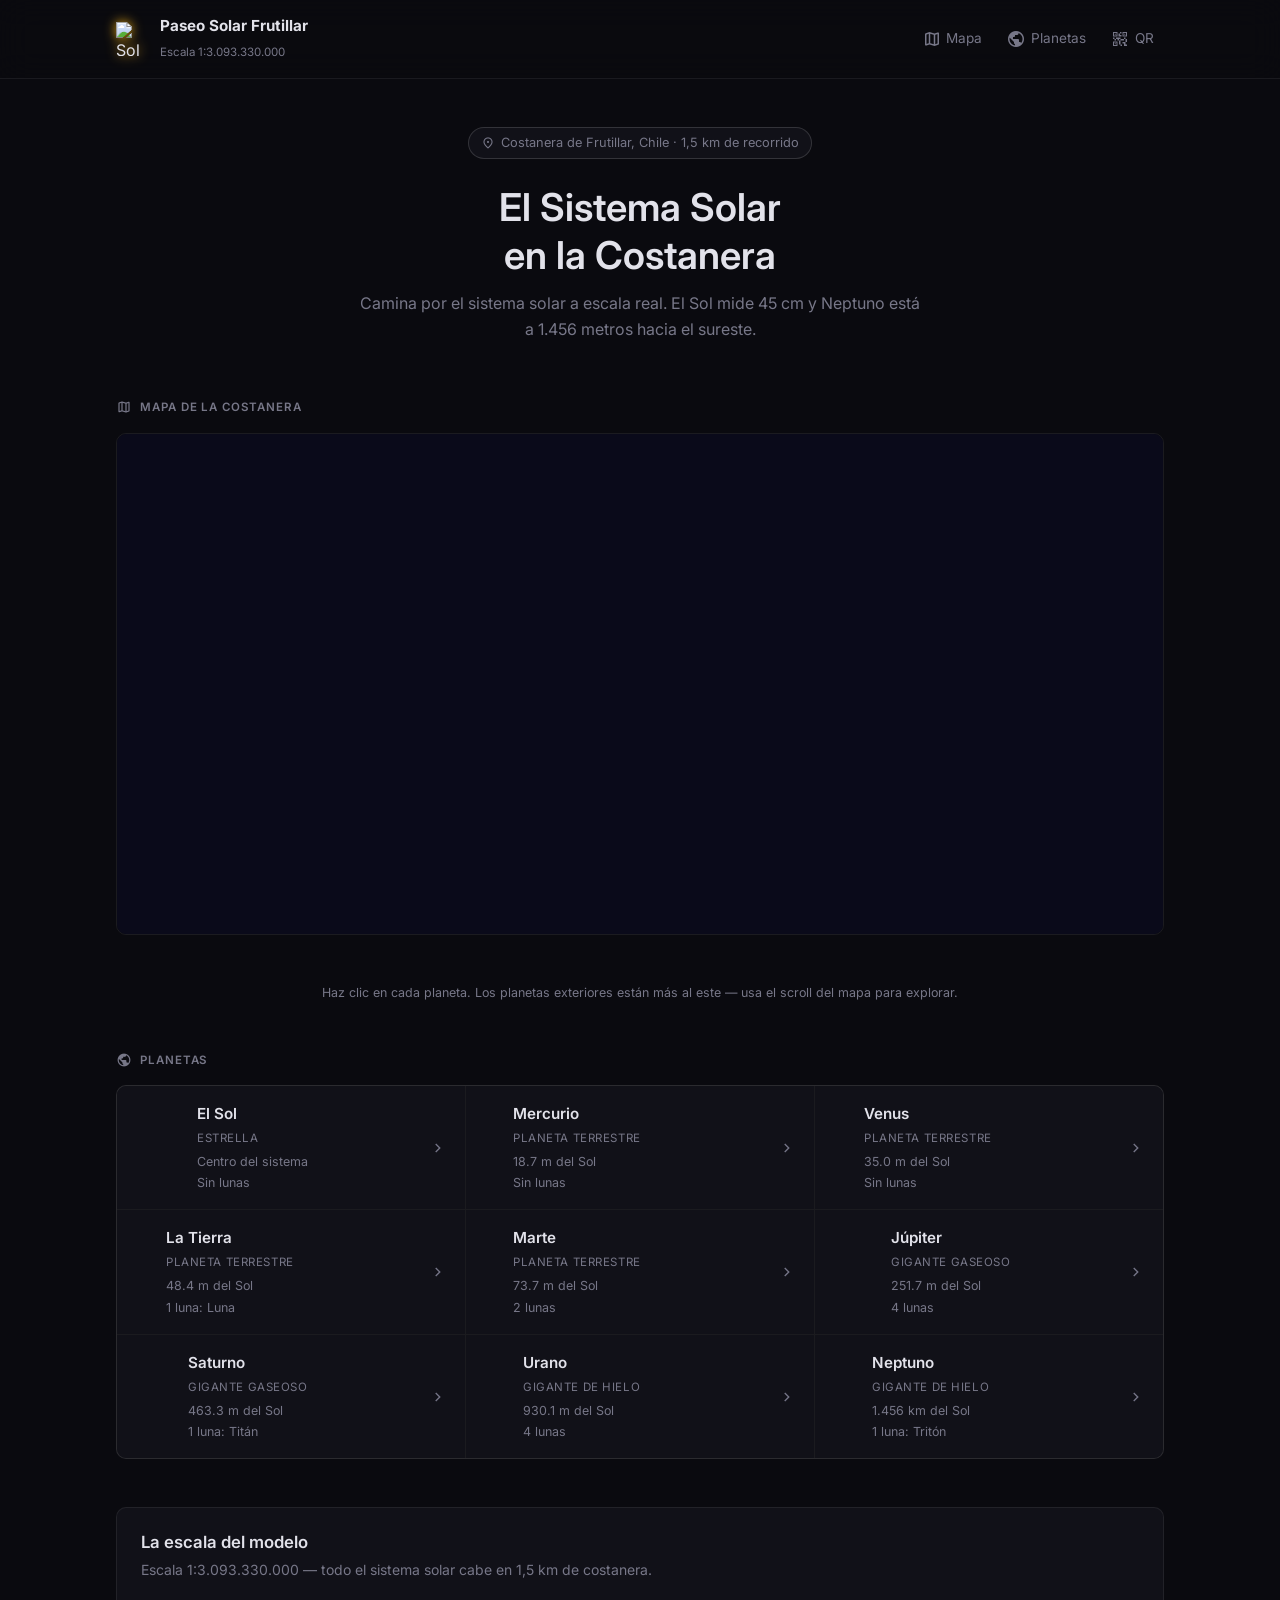
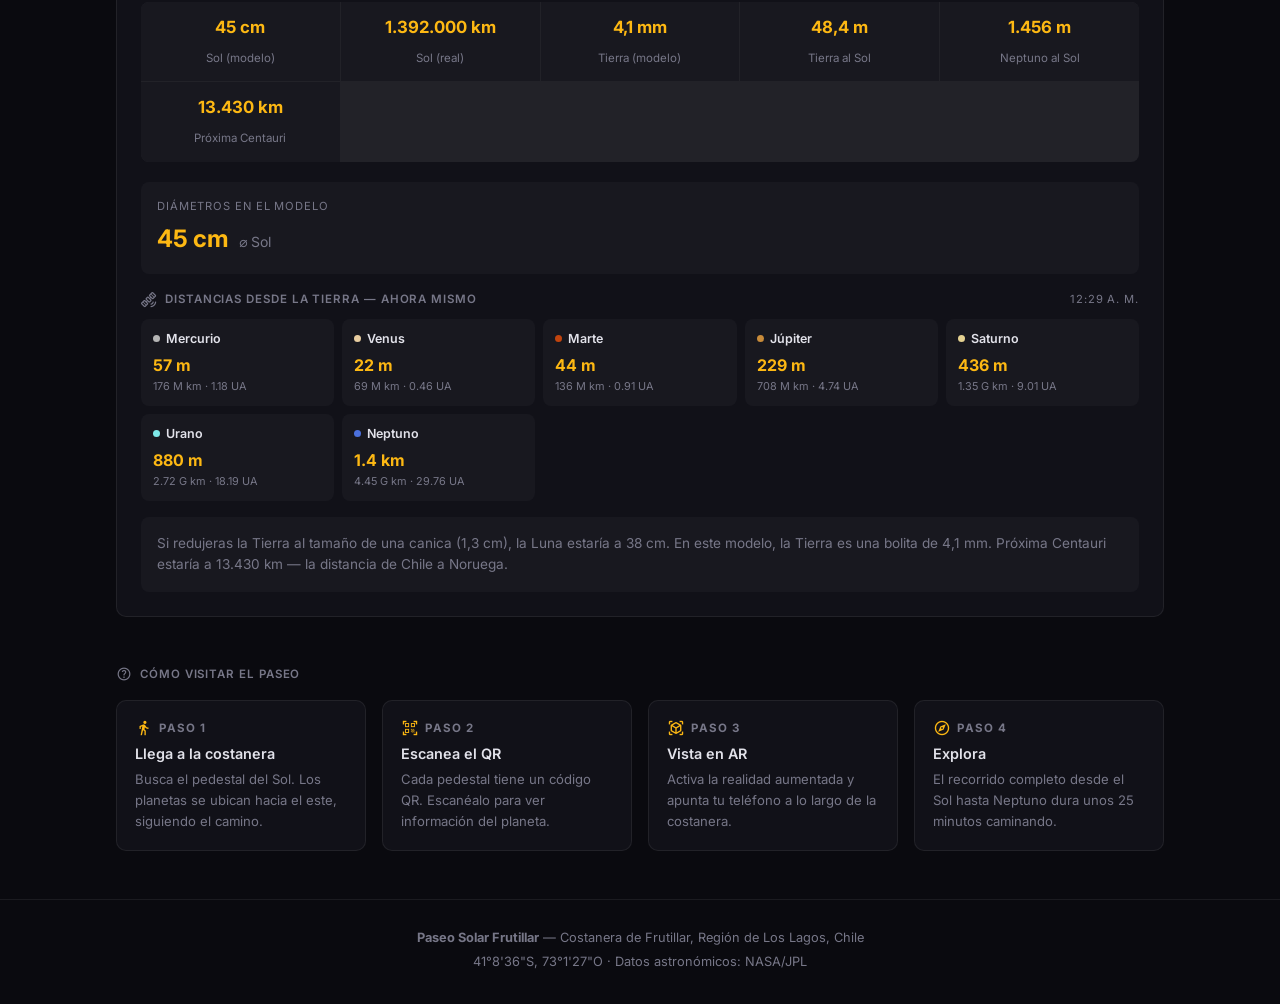
==== commit 0736e202: "Reemplaza imágenes por PNGs transparentes de Wikimedia Commons - Sol, Mercurio, Venus, Tierra, Marte" ====
--- a/index.html
+++ b/index.html
@@ -13,7 +13,7 @@
   <header class="site-header">
     <div class="container">
       <a href="index.html" class="site-logo">
-        <div class="sol-icon"><img src="https://upload.wikimedia.org/wikipedia/commons/thumb/b/b4/The_Sun_by_the_Atmospheric_Imaging_Assembly_of_NASA%27s_Solar_Dynamics_Observatory_-_20100819.jpg/1024px-The_Sun_by_the_Atmospheric_Imaging_Assembly_of_NASA%27s_Solar_Dynamics_Observatory_-_20100819.jpg" alt="Sol" /></div>
+        <div class="sol-icon"><img src="https://upload.wikimedia.org/wikipedia/commons/6/6b/3D_Sun.png" alt="Sol" /></div>
         <div class="site-logo-text">
           <strong>Paseo Solar Frutillar</strong>
           <span>Escala 1:3.093.330.000</span>
@@ -312,7 +312,7 @@
             filter: drop-shadow(0 0 ${isSol ? 10 : 5}px ${p.color}88);
           ">
             <img src="${p.imagen || ''}" data-fallback="${p.imagenFallback || ''}" alt="${p.nombre}"
-              style="width:100%;height:100%;object-fit:contain;mix-blend-mode:screen;opacity:0;transition:opacity 0.4s"
+              style="width:100%;height:100%;object-fit:contain;opacity:0;transition:opacity 0.4s"
               onload="this.style.opacity='1'"
               onerror="if(this.dataset.fallback&&this.src!==this.dataset.fallback){this.src=this.dataset.fallback}else{this.style.opacity='0'}" />
           </div>
--- a/css/styles.css
+++ b/css/styles.css
@@ -97,14 +97,11 @@
   width: 34px;
   height: 34px;
   flex-shrink: 0;
-  position: relative;
-  overflow: hidden;
 }
 .sol-icon img {
   width: 100%;
   height: 100%;
-  object-fit: cover;
-  mix-blend-mode: screen;
+  object-fit: contain;
   display: block;
   filter: drop-shadow(0 0 6px rgba(253,184,19,0.9));
 }
@@ -376,7 +373,6 @@
   width: 100%;
   height: 100%;
   object-fit: contain;
-  mix-blend-mode: screen;
   opacity: 0;
   transition: opacity 0.5s;
 }
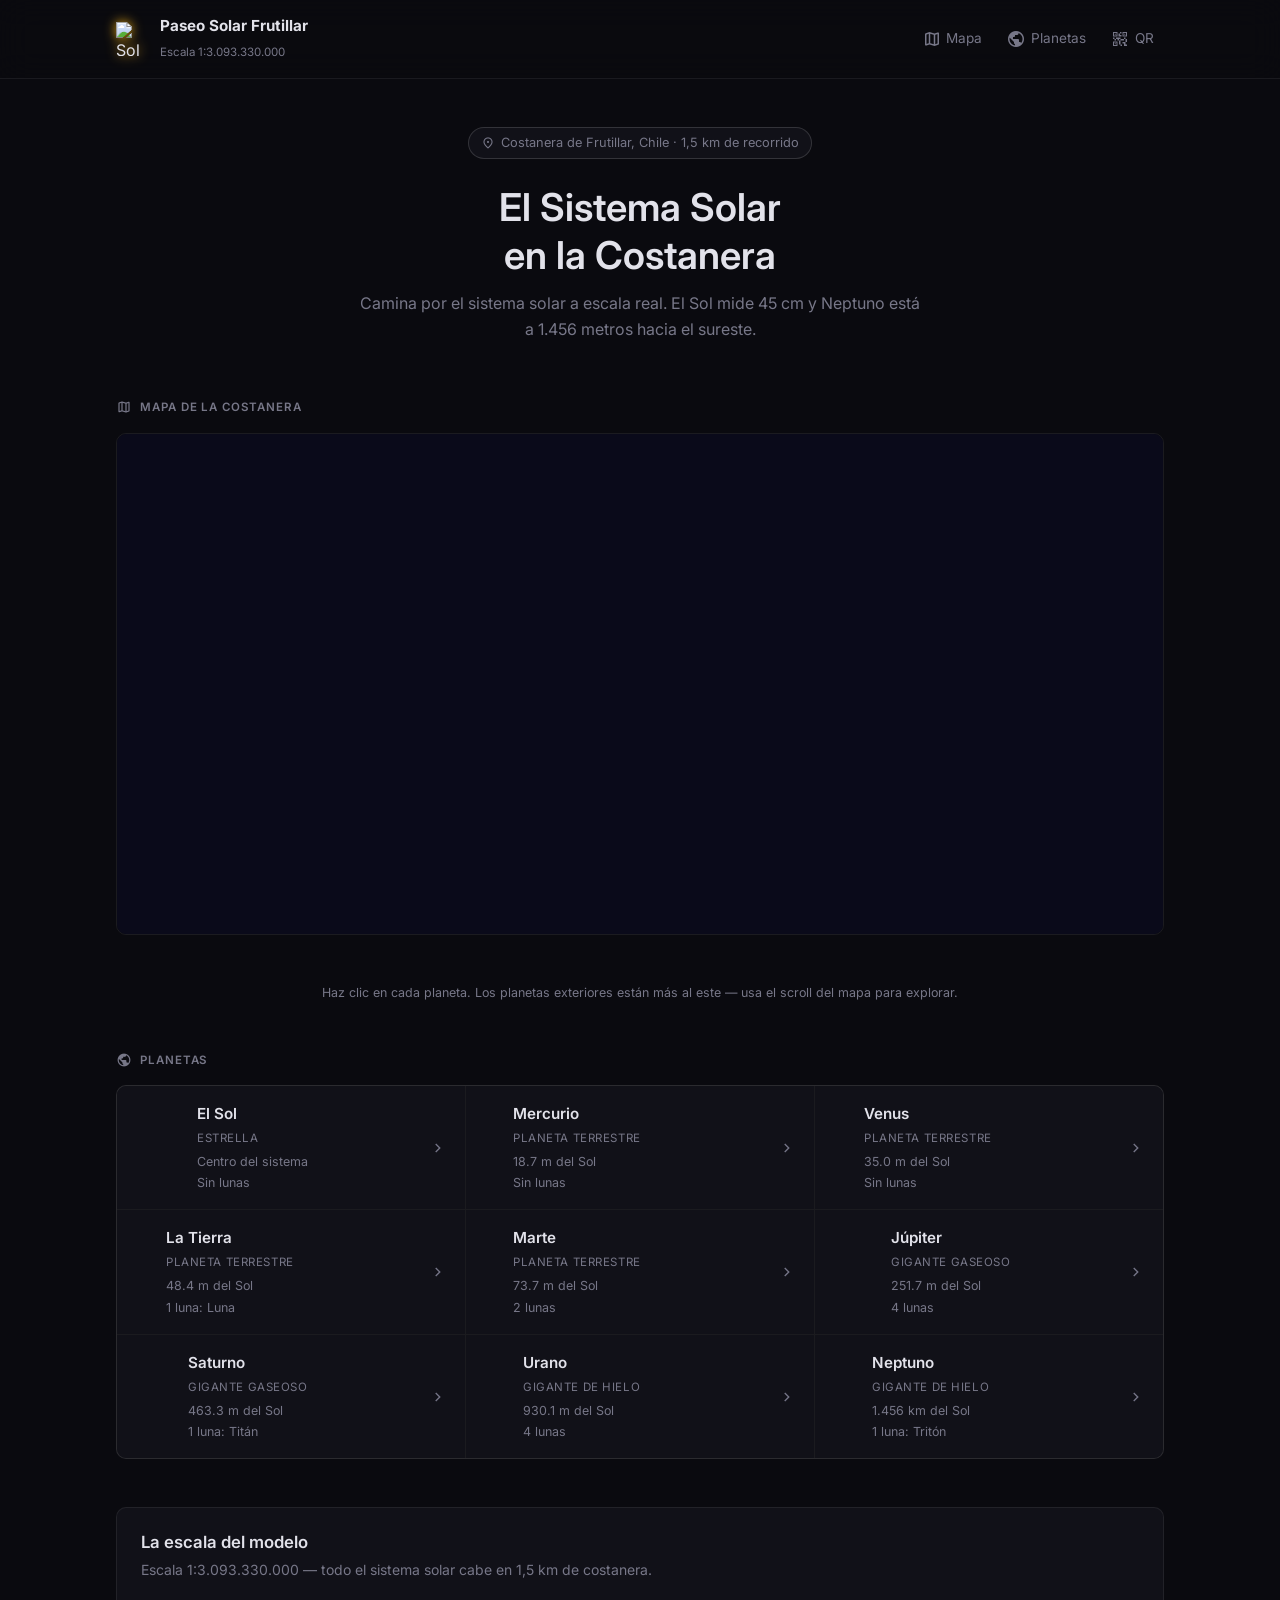
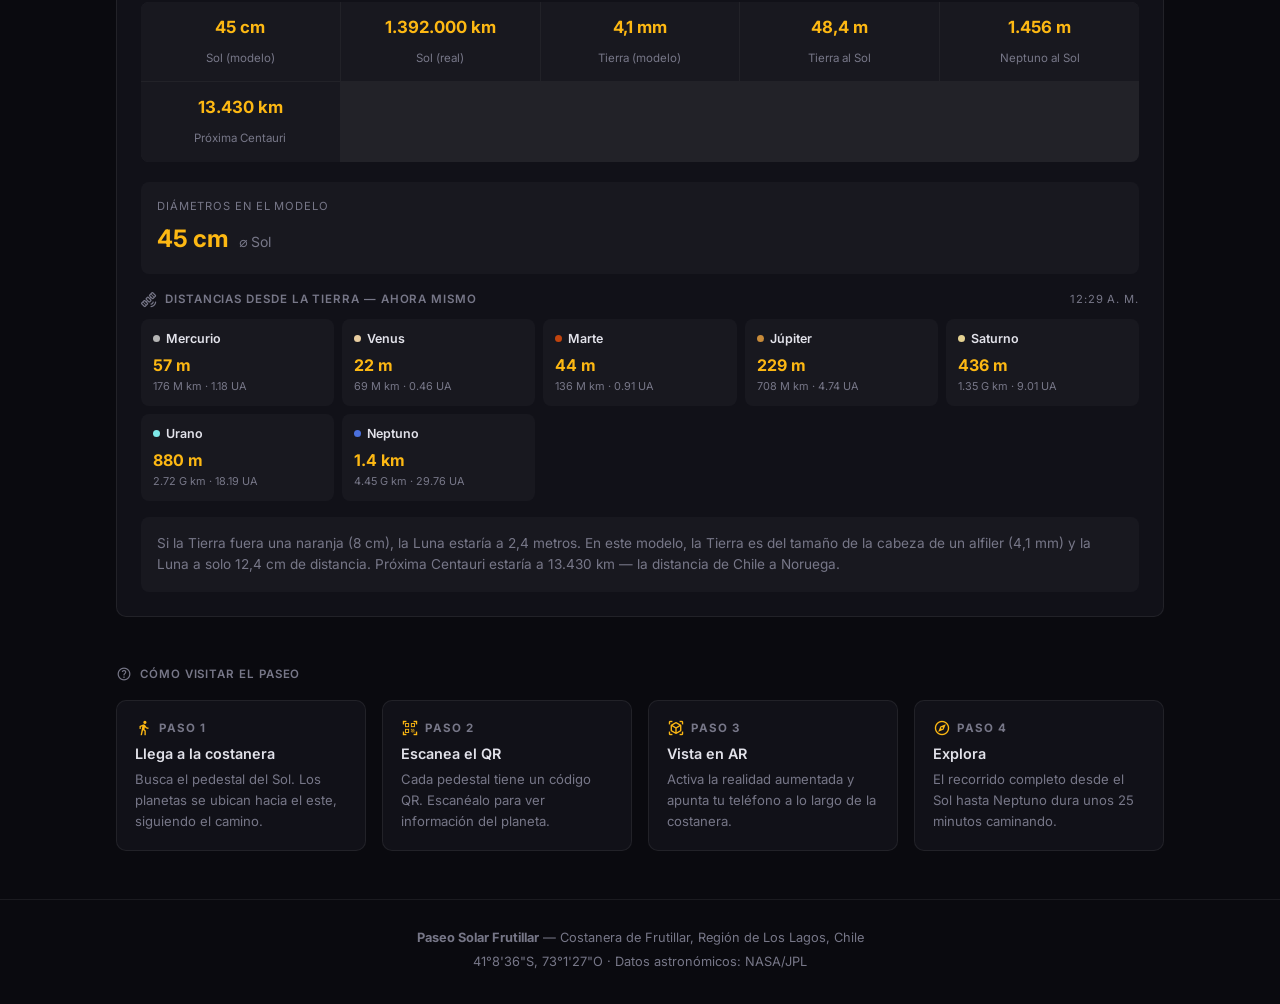
==== commit 67922a28: "Reemplaza analogía canica→naranja y actualiza distancias del modelo - index.html: 'Si la Tierra fuer" ====
--- a/index.html
+++ b/index.html
@@ -123,7 +123,7 @@
           </div>
 
           <div style="background:var(--surface-2);border-radius:8px;padding:1rem;font-size:0.85rem;color:var(--text-2);line-height:1.6;margin-top:1rem">
-            Si redujeras la Tierra al tamaño de una canica (1,3 cm), la Luna estaría a 38 cm. En este modelo, la Tierra es una bolita de 4,1 mm. Próxima Centauri estaría a 13.430 km — la distancia de Chile a Noruega.
+            Si la Tierra fuera una naranja (8 cm), la Luna estaría a 2,4 metros. En este modelo, la Tierra es del tamaño de la cabeza de un alfiler (4,1 mm) y la Luna a solo 12,4 cm de distancia. Próxima Centauri estaría a 13.430 km — la distancia de Chile a Noruega.
           </div>
         </div>
       </section>
--- a/css/styles.css
+++ b/css/styles.css
@@ -78,7 +78,7 @@
   padding: 0.875rem 0;
   position: sticky;
   top: 0;
-  z-index: 100;
+  z-index: 1000;
 }
 .site-header .container {
   display: flex;
@@ -197,6 +197,8 @@
   overflow: hidden;
   border: 1px solid var(--border);
   margin-bottom: 3rem;
+  position: relative;
+  isolation: isolate; /* contiene z-indexes internos de Leaflet */
 }
 #mapa { height: 420px; width: 100%; background: #0a0a1a; }
 @media (min-width: 768px) { #mapa { height: 500px; } }
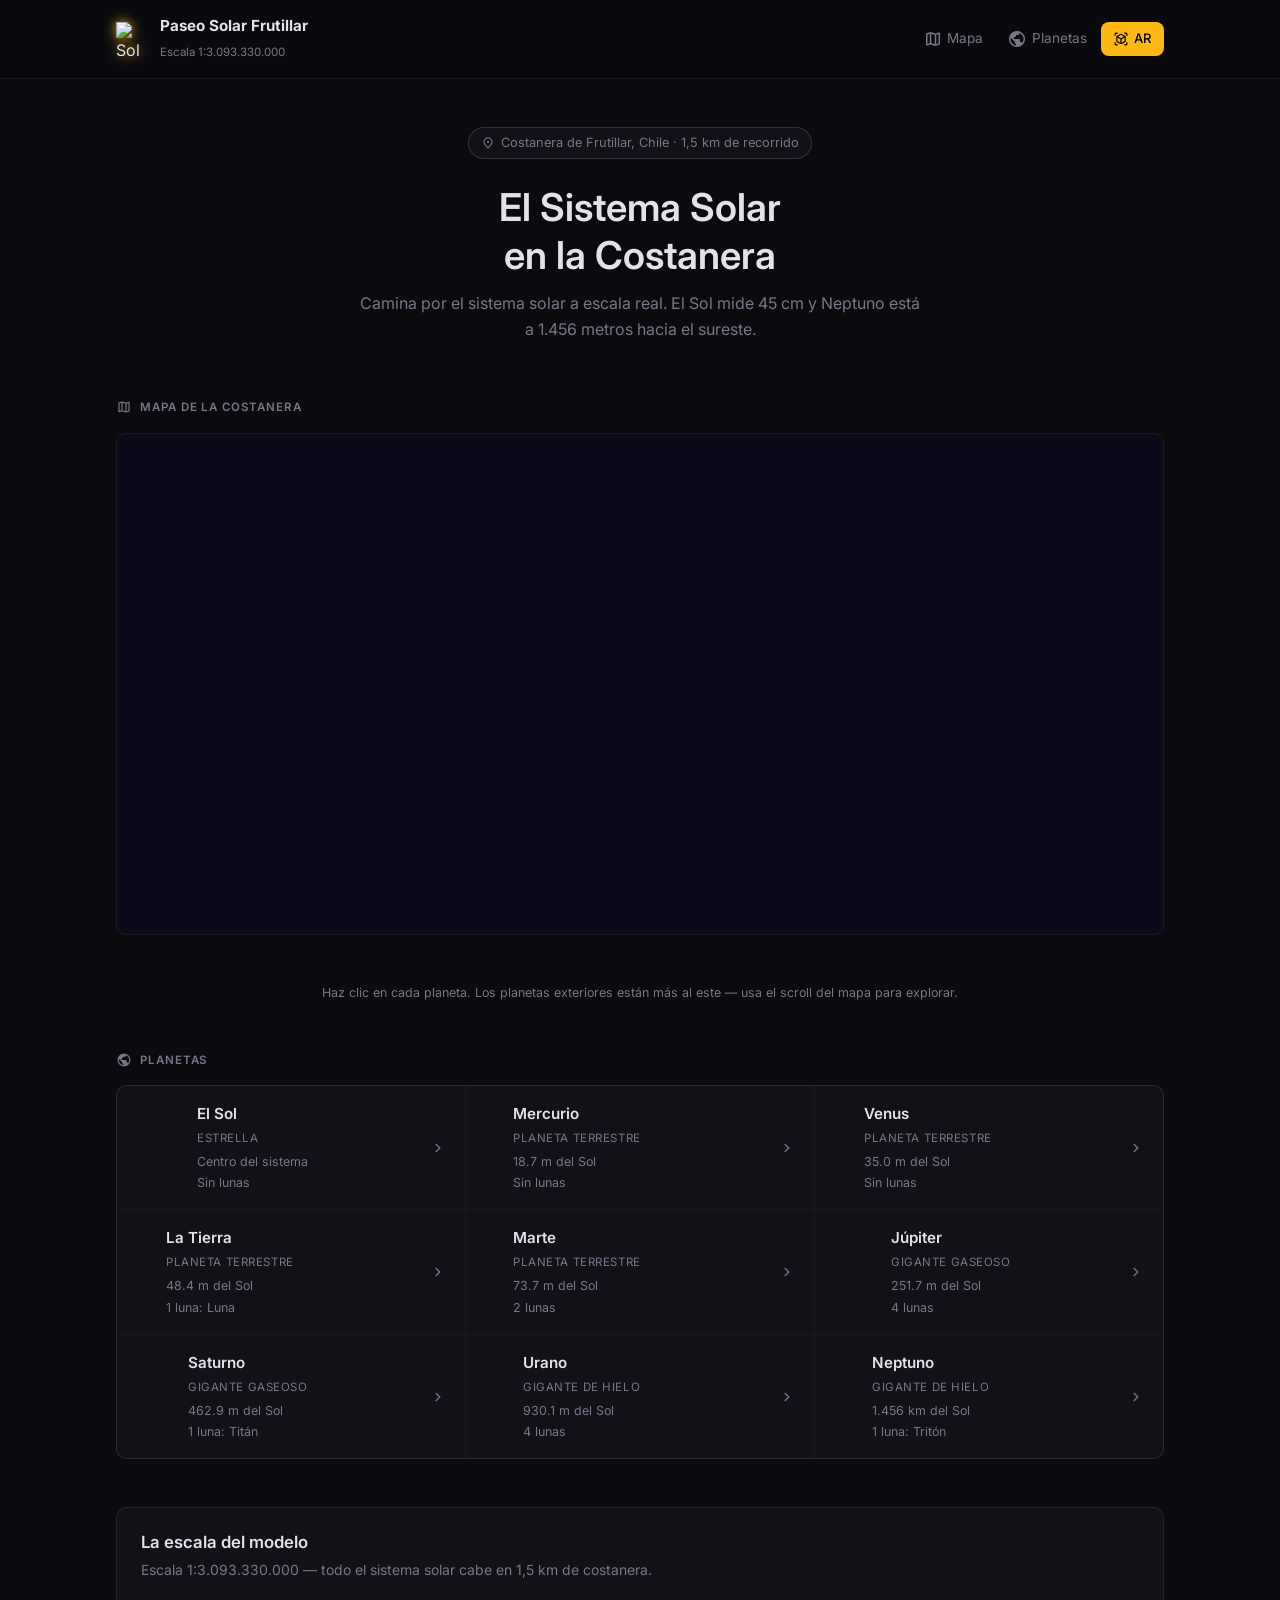
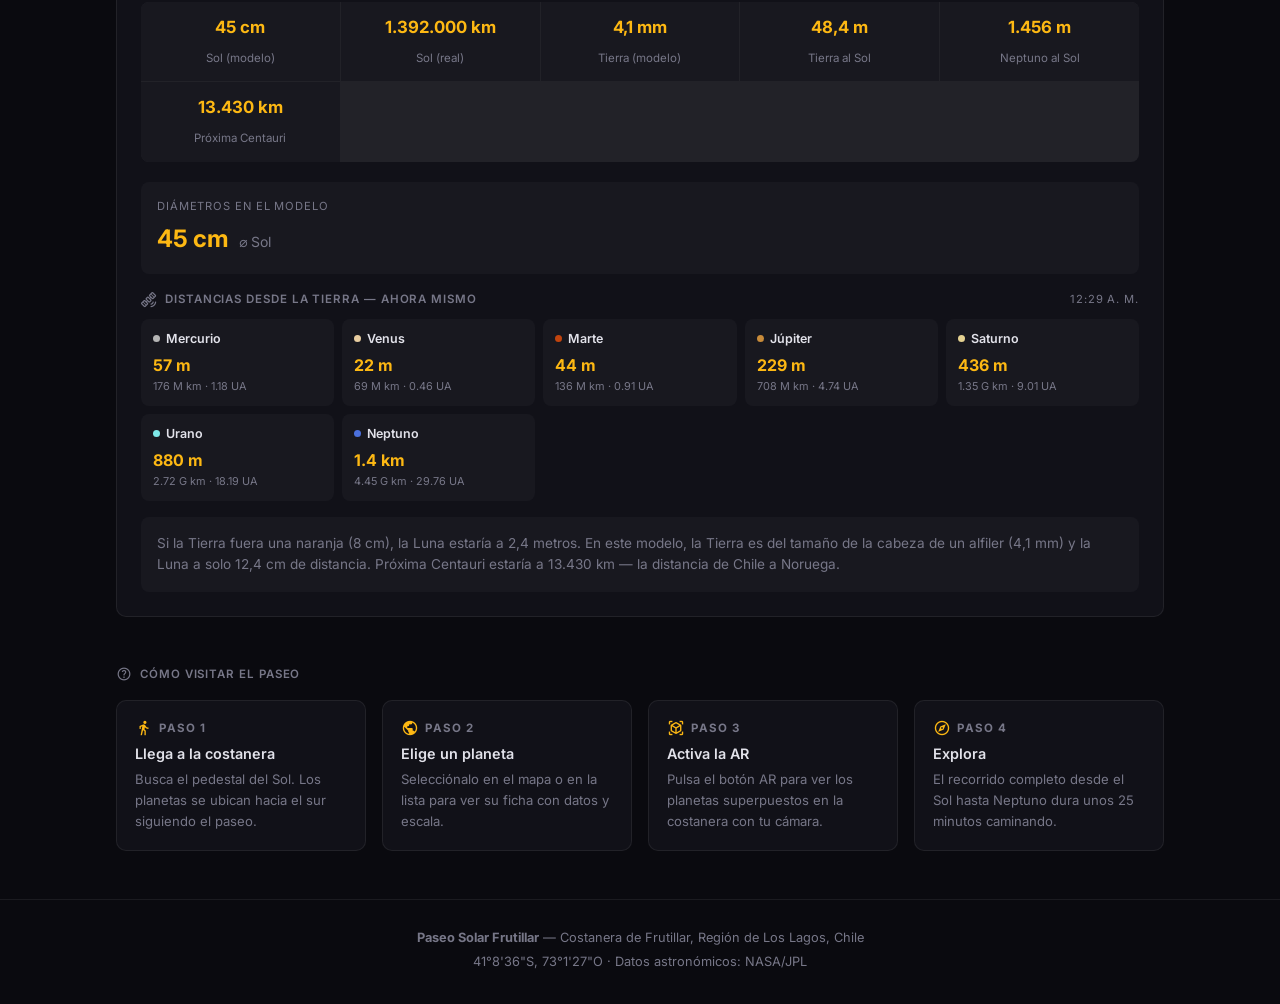
==== commit d81ccca4: "fix: expose buildARScene globally and wire QR generator in configurar - ar-view.js: remove IIFE wrap" ====
--- a/index.html
+++ b/index.html
@@ -26,8 +26,8 @@
         <a href="#planetas" class="nav-link">
           <span class="material-symbols-outlined">public</span> Planetas
         </a>
-        <a href="qr-codes.html" class="nav-link">
-          <span class="material-symbols-outlined">qr_code_2</span> QR
+        <a href="ar.html" class="btn btn-primary" style="font-size:0.82rem;padding:0.35rem 0.75rem;gap:0.3rem">
+          <span class="material-symbols-outlined" style="font-size:16px">view_in_ar</span> AR
         </a>
       </nav>
     </div>
@@ -239,23 +239,23 @@
               Paso 1
             </div>
             <h3>Llega a la costanera</h3>
-            <p>Busca el pedestal del Sol. Los planetas se ubican hacia el este, siguiendo el camino.</p>
+            <p>Busca el pedestal del Sol. Los planetas se ubican hacia el sur siguiendo el paseo.</p>
           </div>
           <div class="paso-card">
             <div class="paso-num">
-              <span class="material-symbols-outlined">qr_code_scanner</span>
+              <span class="material-symbols-outlined">public</span>
               Paso 2
             </div>
-            <h3>Escanea el QR</h3>
-            <p>Cada pedestal tiene un código QR. Escanéalo para ver información del planeta.</p>
+            <h3>Elige un planeta</h3>
+            <p>Selecciónalo en el mapa o en la lista para ver su ficha con datos y escala.</p>
           </div>
           <div class="paso-card">
             <div class="paso-num">
               <span class="material-symbols-outlined">view_in_ar</span>
               Paso 3
             </div>
-            <h3>Vista en AR</h3>
-            <p>Activa la realidad aumentada y apunta tu teléfono a lo largo de la costanera.</p>
+            <h3>Activa la AR</h3>
+            <p>Pulsa el botón AR para ver los planetas superpuestos en la costanera con tu cámara.</p>
           </div>
           <div class="paso-card">
             <div class="paso-num">
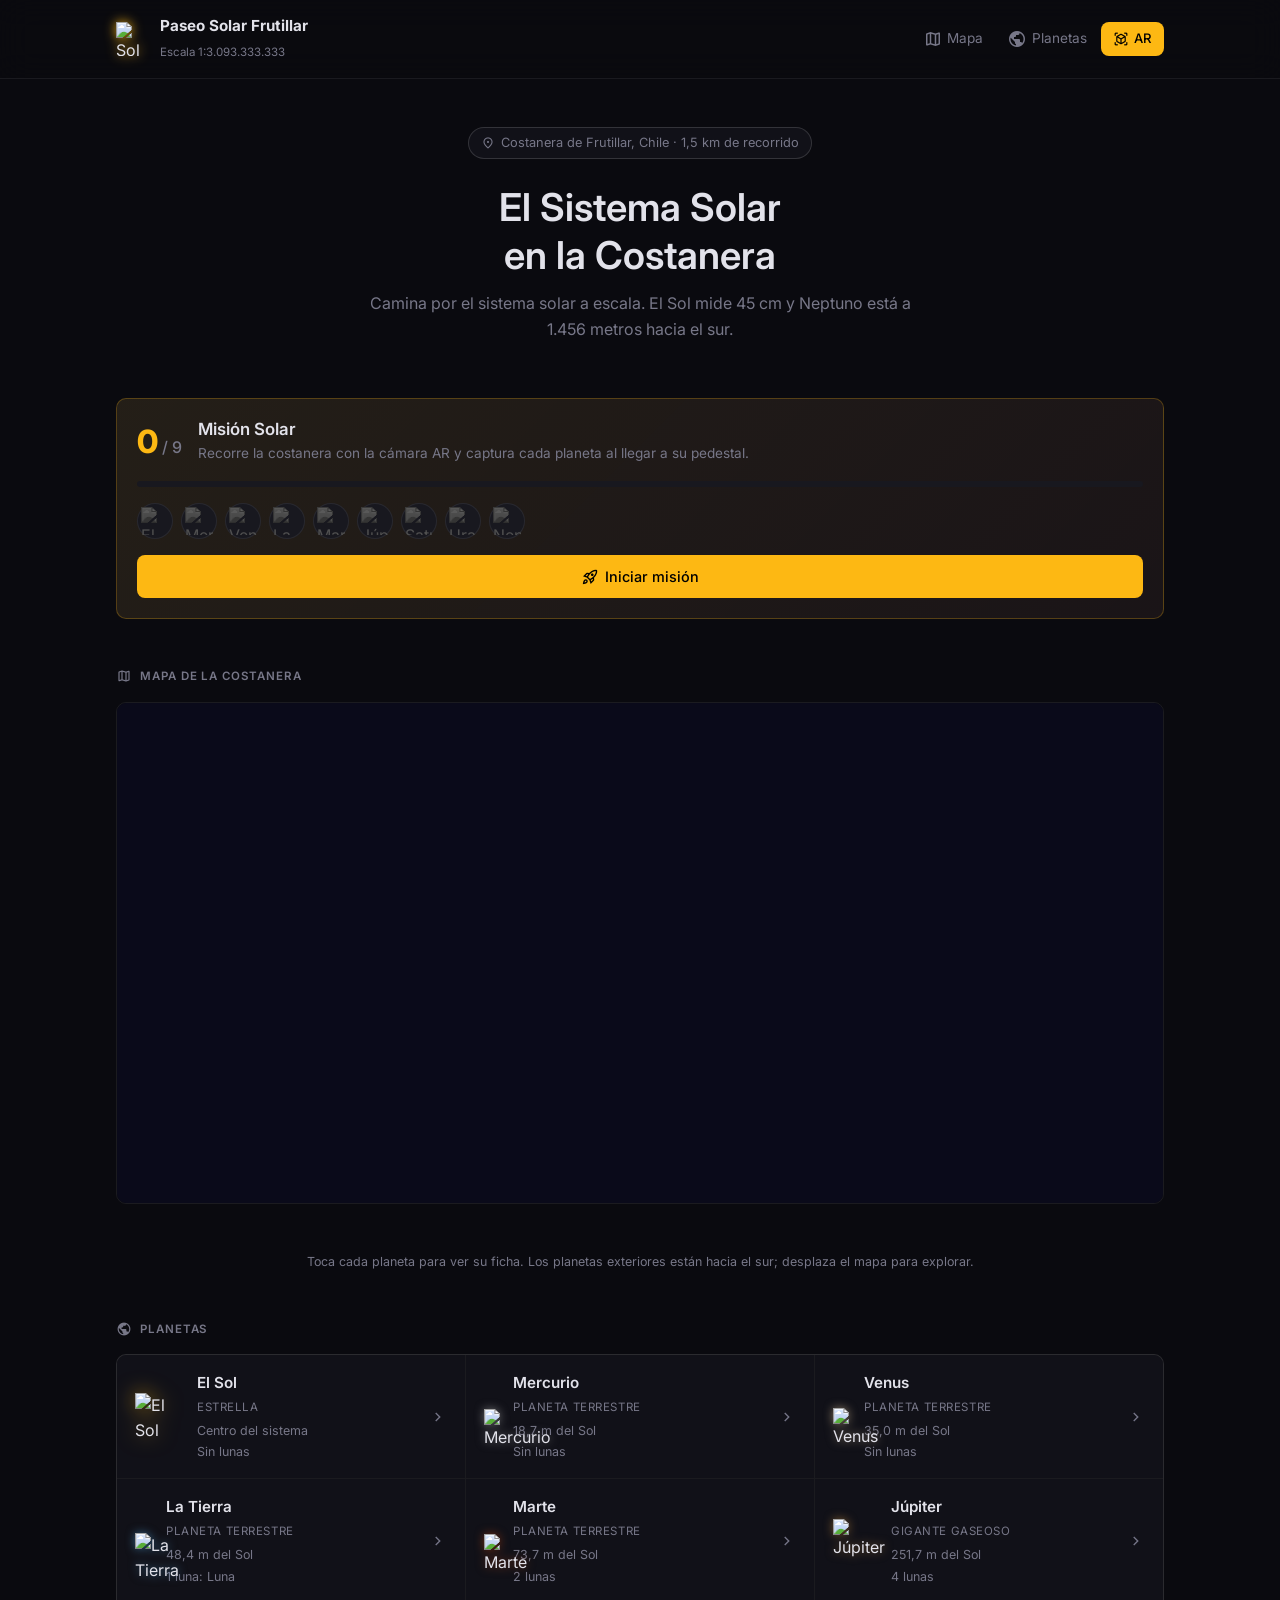
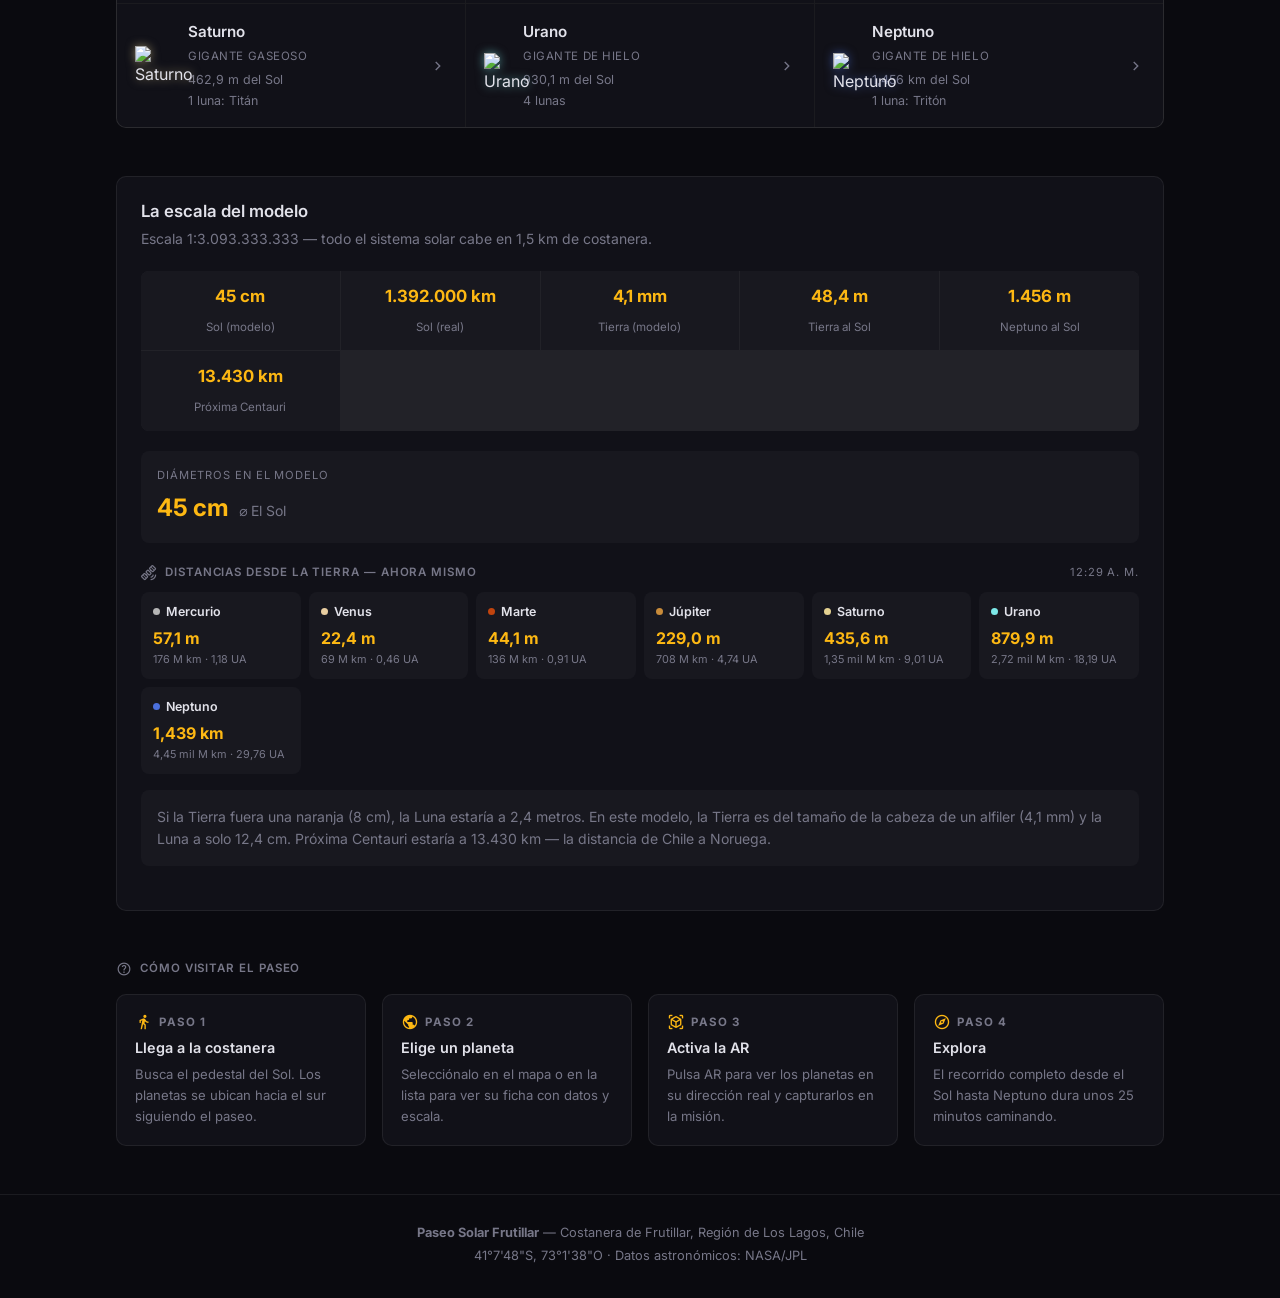
==== commit 36e7ef0c: "Simplify to one AR interface and fix scale/map bugs Merge Misión Solar game into ar.html (single js/" ====
--- a/index.html
+++ b/index.html
@@ -3,7 +3,7 @@
 <head>
   <meta charset="UTF-8" />
   <meta name="viewport" content="width=device-width, initial-scale=1.0" />
-  <meta name="description" content="Modelo a escala 1:3.093.330.000 del sistema solar en la costanera de Frutillar. El Sol mide 45 cm; Neptuno está a 1.456 m." />
+  <meta name="description" content="Modelo a escala 1:3.093.333.333 del sistema solar en la costanera de Frutillar. El Sol mide 45 cm; Neptuno está a 1.456 m." />
   <title>Paseo Solar Frutillar</title>
   <link rel="stylesheet" href="css/styles.css" />
   <link rel="stylesheet" href="https://unpkg.com/leaflet@1.9.4/dist/leaflet.css" />
@@ -16,19 +16,13 @@
         <div class="sol-icon"><img src="https://upload.wikimedia.org/wikipedia/commons/6/6b/3D_Sun.png" alt="Sol" /></div>
         <div class="site-logo-text">
           <strong>Paseo Solar Frutillar</strong>
-          <span>Escala 1:3.093.330.000</span>
+          <span>Escala 1:3.093.333.333</span>
         </div>
       </a>
       <nav class="site-nav">
-        <a href="#mapa-section" class="nav-link">
-          <span class="material-symbols-outlined">map</span> Mapa
-        </a>
-        <a href="#planetas" class="nav-link">
-          <span class="material-symbols-outlined">public</span> Planetas
-        </a>
-        <a href="ar.html" class="btn btn-primary" style="font-size:0.82rem;padding:0.35rem 0.75rem;gap:0.3rem">
-          <span class="material-symbols-outlined" style="font-size:16px">view_in_ar</span> AR
-        </a>
+        <a href="#mapa-section" class="nav-link"><span class="material-symbols-outlined">map</span> Mapa</a>
+        <a href="#planetas" class="nav-link"><span class="material-symbols-outlined">public</span> Planetas</a>
+        <a href="ar.html" class="btn btn-primary btn-nav"><span class="material-symbols-outlined">view_in_ar</span> AR</a>
       </nav>
     </div>
   </header>
@@ -41,11 +35,33 @@
           Costanera de Frutillar, Chile · 1,5 km de recorrido
         </div>
         <h1>El Sistema Solar<br>en la Costanera</h1>
-        <p>Camina por el sistema solar a escala real. El Sol mide 45 cm y Neptuno está a 1.456 metros hacia el sureste.</p>
+        <p>Camina por el sistema solar a escala. El Sol mide 45 cm y Neptuno está a 1.456 metros hacia el sur.</p>
       </div>
     </section>
 
     <div class="container">
+
+      <!-- Misión Solar -->
+      <section id="mision" class="mision-card">
+        <div class="mision-top">
+          <div class="mision-num" id="mision-num">0<small> / 9</small></div>
+          <div class="mision-text">
+            <h2>Misión Solar</h2>
+            <p>Recorre la costanera con la cámara AR y captura cada planeta al llegar a su pedestal.</p>
+          </div>
+        </div>
+        <div class="mision-bar"><div class="mision-fill" id="mision-fill" style="width:0%"></div></div>
+        <div class="mision-planetas" id="mision-planetas"></div>
+        <div class="mision-acciones">
+          <a href="ar.html" class="btn btn-primary">
+            <span class="material-symbols-outlined" style="font-size:18px">rocket_launch</span>
+            <span id="mision-btn-label">Iniciar misión</span>
+          </a>
+          <button id="mision-reset" class="btn btn-secondary" style="display:none;flex:0 0 auto">
+            <span class="material-symbols-outlined" style="font-size:18px">restart_alt</span>
+          </button>
+        </div>
+      </section>
 
       <!-- Mapa -->
       <section id="mapa-section" style="margin-bottom:3rem">
@@ -53,11 +69,9 @@
           <span class="material-symbols-outlined" style="font-size:16px">map</span>
           Mapa de la costanera
         </div>
-        <div id="mapa-container">
-          <div id="mapa"></div>
-        </div>
-        <p style="font-size:0.78rem;color:var(--text-2);margin-top:0.5rem;text-align:center">
-          Haz clic en cada planeta. Los planetas exteriores están más al este — usa el scroll del mapa para explorar.
+        <div id="mapa-container"><div id="mapa"></div></div>
+        <p class="text-dim" style="font-size:0.78rem;margin-top:0.5rem;text-align:center">
+          Toca cada planeta para ver su ficha. Los planetas exteriores están hacia el sur; desplaza el mapa para explorar.
         </p>
       </section>
 
@@ -70,163 +84,41 @@
         <div class="planetas-grid" id="planetas-grid"></div>
       </section>
 
-      <!-- Datos de escala -->
-      <section id="escala" style="margin-bottom:3rem">
-        <div class="escala-info">
-          <h2>La escala del modelo</h2>
-          <p>Escala 1:3.093.330.000 — todo el sistema solar cabe en 1,5 km de costanera.</p>
+      <!-- Escala -->
+      <section id="escala" class="escala-info">
+        <h2>La escala del modelo</h2>
+        <p>Escala 1:3.093.333.333 — todo el sistema solar cabe en 1,5 km de costanera.</p>
 
-          <div class="escala-grid">
-            <div class="escala-item">
-              <span class="escala-item-valor">45 cm</span>
-              <span class="escala-item-label">Sol (modelo)</span>
-            </div>
-            <div class="escala-item">
-              <span class="escala-item-valor">1.392.000 km</span>
-              <span class="escala-item-label">Sol (real)</span>
-            </div>
-            <div class="escala-item">
-              <span class="escala-item-valor">4,1 mm</span>
-              <span class="escala-item-label">Tierra (modelo)</span>
-            </div>
-            <div class="escala-item">
-              <span class="escala-item-valor">48,4 m</span>
-              <span class="escala-item-label">Tierra al Sol</span>
-            </div>
-            <div class="escala-item">
-              <span class="escala-item-valor">1.456 m</span>
-              <span class="escala-item-label">Neptuno al Sol</span>
-            </div>
-            <div class="escala-item">
-              <span class="escala-item-valor">13.430 km</span>
-              <span class="escala-item-label">Próxima Centauri</span>
-            </div>
-          </div>
+        <div class="escala-grid">
+          <div class="escala-item"><span class="escala-item-valor">45 cm</span><span class="escala-item-label">Sol (modelo)</span></div>
+          <div class="escala-item"><span class="escala-item-valor">1.392.000 km</span><span class="escala-item-label">Sol (real)</span></div>
+          <div class="escala-item"><span class="escala-item-valor">4,1 mm</span><span class="escala-item-label">Tierra (modelo)</span></div>
+          <div class="escala-item"><span class="escala-item-valor">48,4 m</span><span class="escala-item-label">Tierra al Sol</span></div>
+          <div class="escala-item"><span class="escala-item-valor">1.456 m</span><span class="escala-item-label">Neptuno al Sol</span></div>
+          <div class="escala-item"><span class="escala-item-valor">13.430 km</span><span class="escala-item-label">Próxima Centauri</span></div>
+        </div>
 
-          <!-- Animated comparisons ticker -->
-          <div style="background:var(--surface-2);border-radius:8px;padding:1rem;margin-bottom:1rem;min-height:72px;display:flex;flex-direction:column;gap:0.25rem;justify-content:center">
-            <div style="font-size:0.7rem;color:var(--text-2);text-transform:uppercase;letter-spacing:0.08em" id="ticker-categoria">Diámetros en el modelo</div>
-            <div style="display:flex;align-items:baseline;gap:0.625rem;flex-wrap:wrap">
-              <span id="ticker-valor" style="font-size:1.5rem;font-weight:700;color:var(--accent);transition:opacity 0.4s"></span>
-              <span id="ticker-label" style="font-size:0.875rem;color:var(--text-2);transition:opacity 0.4s"></span>
-            </div>
-          </div>
-
-          <!-- Real-time distances from Earth -->
-          <div>
-            <div class="section-title" style="margin-bottom:0.625rem">
-              <span class="material-symbols-outlined" style="font-size:16px">satellite_alt</span>
-              Distancias desde la Tierra — ahora mismo
-              <span id="dist-timestamp" style="margin-left:auto;font-size:0.7rem;color:var(--text-2);font-weight:400"></span>
-            </div>
-            <div id="dist-ahora-grid" style="display:grid;grid-template-columns:repeat(auto-fill,minmax(160px,1fr));gap:0.5rem"></div>
-          </div>
-
-          <div style="background:var(--surface-2);border-radius:8px;padding:1rem;font-size:0.85rem;color:var(--text-2);line-height:1.6;margin-top:1rem">
-            Si la Tierra fuera una naranja (8 cm), la Luna estaría a 2,4 metros. En este modelo, la Tierra es del tamaño de la cabeza de un alfiler (4,1 mm) y la Luna a solo 12,4 cm de distancia. Próxima Centauri estaría a 13.430 km — la distancia de Chile a Noruega.
+        <div class="ticker">
+          <div class="ticker-cat" id="ticker-categoria">Diámetros en el modelo</div>
+          <div class="ticker-row">
+            <span id="ticker-valor" class="ticker-val"></span>
+            <span id="ticker-label" class="ticker-lbl"></span>
           </div>
         </div>
+
+        <div class="section-title" style="margin-bottom:0.625rem">
+          <span class="material-symbols-outlined" style="font-size:16px">satellite_alt</span>
+          Distancias desde la Tierra — ahora mismo
+          <span id="dist-timestamp" style="margin-left:auto;font-size:0.7rem;font-weight:400"></span>
+        </div>
+        <div id="dist-ahora-grid" class="dist-ahora-grid"></div>
+
+        <p class="escala-nota">
+          Si la Tierra fuera una naranja (8 cm), la Luna estaría a 2,4 metros. En este modelo, la Tierra es del tamaño de la cabeza de un alfiler (4,1 mm) y la Luna a solo 12,4 cm. Próxima Centauri estaría a 13.430 km — la distancia de Chile a Noruega.
+        </p>
       </section>
 
-      <script>
-      // ── Animated ticker ──────────────────────────────────────────────────
-      (function() {
-        const items = [
-          { cat: 'Diámetros en el modelo', val: '45 cm',     lbl: '⌀ Sol' },
-          { cat: 'Diámetros en el modelo', val: '4,52 cm',   lbl: '⌀ Júpiter' },
-          { cat: 'Diámetros en el modelo', val: '3,77 cm',   lbl: '⌀ Saturno' },
-          { cat: 'Diámetros en el modelo', val: '1,64 cm',   lbl: '⌀ Urano' },
-          { cat: 'Diámetros en el modelo', val: '1,59 cm',   lbl: '⌀ Neptuno' },
-          { cat: 'Diámetros en el modelo', val: '4,1 mm',    lbl: '⌀ Tierra' },
-          { cat: 'Diámetros en el modelo', val: '3,9 mm',    lbl: '⌀ Venus' },
-          { cat: 'Diámetros en el modelo', val: '2,2 mm',    lbl: '⌀ Marte' },
-          { cat: 'Diámetros en el modelo', val: '1,6 mm',    lbl: '⌀ Mercurio' },
-          { cat: 'Lunas — distancia al planeta', val: '60,9 cm',  lbl: 'Júpiter → Calisto' },
-          { cat: 'Lunas — distancia al planeta', val: '39,5 cm',  lbl: 'Saturno → Titán' },
-          { cat: 'Lunas — distancia al planeta', val: '34,6 cm',  lbl: 'Júpiter → Ganímedes' },
-          { cat: 'Lunas — distancia al planeta', val: '21,7 cm',  lbl: 'Júpiter → Europa' },
-          { cat: 'Lunas — distancia al planeta', val: '18,9 cm',  lbl: 'Urano → Oberón' },
-          { cat: 'Lunas — distancia al planeta', val: '14,1 cm',  lbl: 'Urano → Titania' },
-          { cat: 'Lunas — distancia al planeta', val: '13,6 cm',  lbl: 'Júpiter → Ío' },
-          { cat: 'Lunas — distancia al planeta', val: '12,4 cm',  lbl: 'Tierra → Luna' },
-          { cat: 'Lunas — distancia al planeta', val: '11,5 cm',  lbl: 'Neptuno → Tritón' },
-          { cat: 'Estrellas', val: '13.430 km',       lbl: 'Próxima Centauri · Chile → Noruega' },
-          { cat: 'Galaxias',  val: '75.940.000 km',   lbl: 'Centro de la Vía Láctea' },
-        ];
-        let idx = 0;
-        const vEl = document.getElementById('ticker-valor');
-        const lEl = document.getElementById('ticker-label');
-        const cEl = document.getElementById('ticker-categoria');
-        function show(i) {
-          const item = items[i % items.length];
-          vEl.style.opacity = lEl.style.opacity = '0';
-          setTimeout(() => {
-            cEl.textContent = item.cat;
-            vEl.textContent = item.val;
-            lEl.textContent = item.lbl;
-            vEl.style.opacity = lEl.style.opacity = '1';
-          }, 400);
-        }
-        show(0);
-        setInterval(() => show(++idx), 3500);
-      })();
-
-      // ── Real-time Earth→planet distances (simplified circular orbits) ────
-      (function() {
-        const ORBITS = {
-          mercurio: { a: 0.387098, T: 87.969,    L0: 252.250906, color: '#b5b5b5', nombre: 'Mercurio' },
-          venus:    { a: 0.723332, T: 224.701,   L0: 181.979801, color: '#e8cda0', nombre: 'Venus'    },
-          marte:    { a: 1.523688, T: 686.971,   L0: 355.433275, color: '#c1440e', nombre: 'Marte'    },
-          jupiter:  { a: 5.202534, T: 4332.589,  L0: 34.396441,  color: '#c88b3a', nombre: 'Júpiter'  },
-          saturno:  { a: 9.536764, T: 10759.22,  L0: 49.944432,  color: '#e4d191', nombre: 'Saturno'  },
-          urano:    { a: 19.18916, T: 30685.4,   L0: 313.232810, color: '#7de8e8', nombre: 'Urano'    },
-          neptuno:  { a: 30.06992, T: 60189.0,   L0: 304.880476, color: '#4b70dd', nombre: 'Neptuno'  },
-        };
-        const TIERRA = { a: 1.000000, T: 365.256, L0: 100.464441 };
-        const AU_KM  = 149597870;
-        const ESCALA_N = 3093330000;
-
-        function compute() {
-          const J2000 = Date.UTC(2000, 0, 1, 12);
-          const days  = (Date.now() - J2000) / 86400000;
-          const eL = ((TIERRA.L0 + 360 * days / TIERRA.T) % 360) * Math.PI / 180;
-          const ex = TIERRA.a * Math.cos(eL), ey = TIERRA.a * Math.sin(eL);
-
-          const grid = document.getElementById('dist-ahora-grid');
-          grid.innerHTML = '';
-          for (const [id, o] of Object.entries(ORBITS)) {
-            const L   = ((o.L0 + 360 * days / o.T) % 360) * Math.PI / 180;
-            const dx  = o.a * Math.cos(L) - ex;
-            const dy  = o.a * Math.sin(L) - ey;
-            const au  = Math.sqrt(dx*dx + dy*dy);
-            const km  = au * AU_KM;
-            const mod = km * 1000 / ESCALA_N;
-            const modStr = mod < 1    ? (mod * 100).toFixed(1) + ' cm'  :
-                           mod < 1000 ? mod.toFixed(0)          + ' m'   :
-                                        (mod / 1000).toFixed(1) + ' km';
-            const kmStr  = km >= 1e9  ? (km/1e9).toFixed(2)  + ' G km' :
-                           km >= 1e6  ? (km/1e6).toFixed(0)   + ' M km' :
-                                        (km/1e3).toFixed(0)   + ' k km';
-            grid.innerHTML += `
-              <div style="background:var(--surface-2);border-radius:8px;padding:0.625rem 0.75rem">
-                <div style="display:flex;align-items:center;gap:0.375rem;margin-bottom:0.25rem">
-                  <span style="width:7px;height:7px;border-radius:50%;background:${o.color};flex-shrink:0"></span>
-                  <span style="font-size:0.78rem;font-weight:600">${o.nombre}</span>
-                </div>
-                <div style="font-size:1rem;font-weight:700;color:var(--accent)">${modStr}</div>
-                <div style="font-size:0.68rem;color:var(--text-2)">${kmStr} · ${au.toFixed(2)} UA</div>
-              </div>`;
-          }
-          const now = new Date();
-          document.getElementById('dist-timestamp').textContent =
-            now.toLocaleTimeString('es-CL', { hour: '2-digit', minute: '2-digit' });
-        }
-        compute();
-        setInterval(compute, 60000);
-      })();
-      </script>
-
-      <!-- Cómo usar -->
+      <!-- Cómo visitar -->
       <section style="margin-bottom:3rem">
         <div class="section-title">
           <span class="material-symbols-outlined" style="font-size:16px">help_outline</span>
@@ -234,34 +126,22 @@
         </div>
         <div class="pasos-grid">
           <div class="paso-card">
-            <div class="paso-num">
-              <span class="material-symbols-outlined">directions_walk</span>
-              Paso 1
-            </div>
+            <div class="paso-num"><span class="material-symbols-outlined">directions_walk</span> Paso 1</div>
             <h3>Llega a la costanera</h3>
             <p>Busca el pedestal del Sol. Los planetas se ubican hacia el sur siguiendo el paseo.</p>
           </div>
           <div class="paso-card">
-            <div class="paso-num">
-              <span class="material-symbols-outlined">public</span>
-              Paso 2
-            </div>
+            <div class="paso-num"><span class="material-symbols-outlined">public</span> Paso 2</div>
             <h3>Elige un planeta</h3>
             <p>Selecciónalo en el mapa o en la lista para ver su ficha con datos y escala.</p>
           </div>
           <div class="paso-card">
-            <div class="paso-num">
-              <span class="material-symbols-outlined">view_in_ar</span>
-              Paso 3
-            </div>
+            <div class="paso-num"><span class="material-symbols-outlined">view_in_ar</span> Paso 3</div>
             <h3>Activa la AR</h3>
-            <p>Pulsa el botón AR para ver los planetas superpuestos en la costanera con tu cámara.</p>
+            <p>Pulsa AR para ver los planetas en su dirección real y capturarlos en la misión.</p>
           </div>
           <div class="paso-card">
-            <div class="paso-num">
-              <span class="material-symbols-outlined">explore</span>
-              Paso 4
-            </div>
+            <div class="paso-num"><span class="material-symbols-outlined">explore</span> Paso 4</div>
             <h3>Explora</h3>
             <p>El recorrido completo desde el Sol hasta Neptuno dura unos 25 minutos caminando.</p>
           </div>
@@ -274,61 +154,13 @@
   <footer class="site-footer">
     <div class="container">
       <p><strong>Paseo Solar Frutillar</strong> — Costanera de Frutillar, Región de Los Lagos, Chile</p>
-      <p>41°8'36"S, 73°1'27"O · Datos astronómicos: NASA/JPL</p>
+      <p>41°7'48"S, 73°1'38"O · Datos astronómicos: NASA/JPL</p>
     </div>
   </footer>
 
   <script src="https://unpkg.com/leaflet@1.9.4/dist/leaflet.js"></script>
   <script src="js/planets-data.js"></script>
   <script src="js/map.js"></script>
-  <script>
-    document.addEventListener('DOMContentLoaded', () => {
-      const grid = document.getElementById('planetas-grid');
-      if (!grid) return;
-
-      ORDEN_PLANETAS.forEach(id => {
-        const p = SISTEMA_SOLAR[id];
-        const isSol = id === 'sol';
-
-        const maxReal = SISTEMA_SOLAR.jupiter.diametroReal;
-        const size = isSol ? 48 : Math.max(14, Math.round(14 + (p.diametroReal / maxReal) * 30));
-
-        const lunaStr = p.lunas.length === 0
-          ? 'Sin lunas'
-          : p.lunas.length === 1 ? `1 luna: ${p.lunas[0].nombre}`
-          : `${p.lunas.length} lunas`;
-
-        const distStr = isSol ? 'Centro del sistema' :
-          (p.distanciaModeloSol < 1000
-            ? p.distanciaModeloSol.toFixed(1) + ' m del Sol'
-            : (p.distanciaModeloSol / 1000).toFixed(3) + ' km del Sol');
-
-        const card = document.createElement('a');
-        card.href = `planet.html?planet=${p.id}`;
-        card.className = 'planeta-card';
-        card.innerHTML = `
-          <div style="
-            width:${size}px; height:${size}px; flex-shrink:0;
-            filter: drop-shadow(0 0 ${isSol ? 10 : 5}px ${p.color}88);
-          ">
-            <img src="${p.imagen || ''}" data-fallback="${p.imagenFallback || ''}" alt="${p.nombre}"
-              style="width:100%;height:100%;object-fit:contain;opacity:0;transition:opacity 0.4s"
-              onload="this.style.opacity='1'"
-              onerror="if(this.dataset.fallback&&this.src!==this.dataset.fallback){this.src=this.dataset.fallback}else{this.style.opacity='0'}" />
-          </div>
-          <div style="flex:1;min-width:0">
-            <div class="planeta-card-nombre">${p.nombre}</div>
-            <div class="planeta-card-tipo">${p.tipo}</div>
-            <div class="planeta-card-stats">
-              <span>${distStr}</span>
-              <span>${lunaStr}</span>
-            </div>
-          </div>
-          <span class="material-symbols-outlined planeta-card-flecha" style="font-size:18px">chevron_right</span>
-        `;
-        grid.appendChild(card);
-      });
-    });
-  </script>
+  <script src="js/home.js"></script>
 </body>
 </html>
--- a/css/styles.css
+++ b/css/styles.css
@@ -176,18 +176,8 @@
 }
 .btn-ar:hover { background: #1f3270; }
 .btn-sm { padding: 0.4rem 0.875rem; font-size: 0.8rem; }
-
-/* =========================================================
-   Cards
-   ========================================================= */
-.card {
-  background: var(--surface);
-  border: 1px solid var(--border);
-  border-radius: var(--radius);
-  overflow: hidden;
-  transition: border-color var(--transition);
-}
-.card:hover { border-color: var(--border-hi); }
+.btn-nav { font-size: 0.82rem; padding: 0.35rem 0.75rem; gap: 0.3rem; }
+.btn-nav .material-symbols-outlined { font-size: 16px; }
 
 /* =========================================================
    Map
@@ -259,34 +249,10 @@
 }
 .planeta-card:hover { background: var(--surface-2); color: var(--text); opacity: 1; }
 
-.planeta-esfera {
-  border-radius: 50%;
-  flex-shrink: 0;
-}
 .planeta-card-nombre { font-size: 0.95rem; font-weight: 600; margin-bottom: 0.15rem; }
 .planeta-card-tipo   { font-size: 0.72rem; color: var(--text-2); text-transform: uppercase; letter-spacing: 0.05em; margin-bottom: 0.3rem; }
 .planeta-card-stats  { font-size: 0.78rem; color: var(--text-2); display: flex; flex-direction: column; gap: 0.1rem; }
 .planeta-card-flecha { font-size: 1rem; color: var(--text-2); margin-left: auto; flex-shrink: 0; }
-
-/* =========================================================
-   Info boxes
-   ========================================================= */
-.info-grid {
-  display: grid;
-  grid-template-columns: repeat(auto-fill, minmax(180px, 1fr));
-  gap: 1px;
-  background: var(--border);
-  border-radius: var(--radius);
-  overflow: hidden;
-  border: 1px solid var(--border);
-  margin-bottom: 1.5rem;
-}
-.info-cell {
-  background: var(--surface);
-  padding: 0.875rem 1rem;
-}
-.info-cell-label { font-size: 0.72rem; color: var(--text-2); text-transform: uppercase; letter-spacing: 0.05em; margin-bottom: 0.25rem; }
-.info-cell-value { font-size: 1rem; font-weight: 600; color: var(--accent); }
 
 /* Scale summary */
 .escala-info {
@@ -315,6 +281,23 @@
 }
 .escala-item-valor { font-size: 1.05rem; font-weight: 700; color: var(--accent); display: block; margin-bottom: 0.2rem; }
 .escala-item-label { font-size: 0.72rem; color: var(--text-2); }
+
+.ticker {
+  background: var(--surface-2); border-radius: 8px; padding: 1rem; margin-bottom: 1.25rem;
+  min-height: 72px; display: flex; flex-direction: column; gap: 0.25rem; justify-content: center;
+}
+.ticker-cat { font-size: 0.7rem; color: var(--text-2); text-transform: uppercase; letter-spacing: 0.08em; }
+.ticker-row { display: flex; align-items: baseline; gap: 0.625rem; flex-wrap: wrap; }
+.ticker-val { font-size: 1.5rem; font-weight: 700; color: var(--accent); transition: opacity 0.4s; }
+.ticker-lbl { font-size: 0.875rem; color: var(--text-2); transition: opacity 0.4s; }
+
+.dist-ahora-grid { display: grid; grid-template-columns: repeat(auto-fill, minmax(150px, 1fr)); gap: 0.5rem; margin-bottom: 1rem; }
+.dist-ahora-item { background: var(--surface-2); border-radius: 8px; padding: 0.625rem 0.75rem; }
+.dist-ahora-top  { display: flex; align-items: center; gap: 0.375rem; margin-bottom: 0.25rem; font-size: 0.78rem; font-weight: 600; }
+.dist-ahora-dot  { width: 7px; height: 7px; border-radius: 50%; flex-shrink: 0; }
+.dist-ahora-val  { font-size: 1rem; font-weight: 700; color: var(--accent); }
+.dist-ahora-sub  { font-size: 0.68rem; color: var(--text-2); }
+.escala-nota { background: var(--surface-2); border-radius: 8px; padding: 1rem; font-size: 0.85rem; color: var(--text-2); line-height: 1.6; margin: 0; }
 
 /* How to section */
 .pasos-grid {
@@ -569,42 +552,12 @@
 .permiso-lista .material-symbols-outlined { font-size: 20px; color: var(--text-2); flex-shrink: 0; }
 
 /* =========================================================
-   QR page
-   ========================================================= */
-.qr-grid {
-  display: grid;
-  grid-template-columns: repeat(auto-fill, minmax(200px, 1fr));
-  gap: 1rem;
-  margin-bottom: 2rem;
-}
-.qr-card {
-  background: var(--surface);
-  border: 1px solid var(--border);
-  border-radius: var(--radius);
-  padding: 1.25rem;
-  text-align: center;
-}
-.qr-card h3  { font-size: 0.9rem; margin: 0.75rem 0 0.25rem; }
-.qr-card p   { font-size: 0.72rem; color: var(--text-2); margin: 0 0 0.875rem; word-break: break-all; }
-
-/* =========================================================
    Utilities
    ========================================================= */
 .text-dim    { color: var(--text-2); }
-.text-accent { color: var(--accent); }
 .hidden      { display: none !important; }
 .divider     { border: none; border-top: 1px solid var(--border); margin: 2rem 0; }
 
-/* Loading */
-.loading {
-  display: flex;
-  align-items: center;
-  justify-content: center;
-  gap: 0.75rem;
-  padding: 2rem;
-  color: var(--text-2);
-  font-size: 0.875rem;
-}
 .spinner {
   width: 20px; height: 20px;
   border: 2px solid var(--border-hi);
@@ -632,7 +585,288 @@
    Responsive
    ========================================================= */
 @media (max-width: 480px) {
-  .site-nav  { display: none; }
+  .site-nav .nav-link { display: none; }
   .planetas-grid { grid-template-columns: 1fr; }
   .stats-grid    { grid-template-columns: repeat(2, 1fr); }
 }
+
+/* =========================================================
+   Misión Solar (progreso en index)
+   ========================================================= */
+.mision-card {
+  background: linear-gradient(135deg, rgba(253,184,19,0.08), rgba(255,107,0,0.04)), var(--surface);
+  border: 1px solid rgba(253,184,19,0.25);
+  border-radius: var(--radius);
+  padding: 1.25rem;
+  margin-bottom: 3rem;
+  display: flex;
+  flex-direction: column;
+  gap: 1rem;
+}
+.mision-top { display: flex; align-items: center; gap: 1rem; flex-wrap: wrap; }
+.mision-num { font-size: 2rem; font-weight: 800; color: var(--accent); line-height: 1; }
+.mision-num small { font-size: 1rem; color: var(--text-2); font-weight: 500; }
+.mision-text { flex: 1; min-width: 200px; }
+.mision-text h2 { font-size: 1.05rem; margin-bottom: 0.2rem; }
+.mision-text p  { font-size: 0.85rem; color: var(--text-2); margin: 0; }
+.mision-bar { height: 6px; border-radius: 3px; background: var(--surface-2); overflow: hidden; }
+.mision-fill { height: 100%; background: linear-gradient(90deg, #fdb813, #ff6b00); transition: width 0.6s ease; }
+.mision-planetas { display: flex; gap: 0.5rem; flex-wrap: wrap; }
+.mision-planeta {
+  width: 36px; height: 36px; border-radius: 50%;
+  display: flex; align-items: center; justify-content: center;
+  background: var(--surface-2); border: 1px solid var(--border);
+  position: relative;
+}
+.mision-planeta img { width: 80%; height: 80%; object-fit: contain; filter: grayscale(1) brightness(0.35); }
+.mision-planeta.ok { border-color: var(--pc); box-shadow: 0 0 8px color-mix(in srgb, var(--pc) 50%, transparent); }
+.mision-planeta.ok img { filter: none; }
+.mision-acciones { display: flex; gap: 0.5rem; flex-wrap: wrap; }
+.mision-acciones .btn { flex: 1; justify-content: center; }
+
+/* =========================================================
+   AR page — escena
+   ========================================================= */
+.ar-body { overflow: hidden; background: #000; }
+
+.welcome-progress {
+  background: var(--surface); border: 1px solid var(--border); border-radius: var(--radius);
+  padding: 0.75rem 1rem; width: 100%; max-width: 300px; margin: 0 auto 1.25rem;
+}
+.welcome-progress-label { font-size: 0.75rem; color: var(--text-2); margin-bottom: 0.25rem; }
+.welcome-progress-num   { font-size: 1.1rem; font-weight: 700; color: var(--accent); }
+
+#ar-scene-wrapper { display: none; position: fixed; inset: 0; z-index: 1; }
+#ar-video   { position: fixed; inset: 0; width: 100%; height: 100%; object-fit: cover; z-index: 1; background: #000; }
+#ar-overlay { position: fixed; inset: 0; z-index: 2; pointer-events: none; overflow: hidden; }
+
+.ar-chip-btn, #game-counter {
+  position: fixed;
+  top: calc(env(safe-area-inset-top, 0px) + 12px);
+  z-index: 3000;
+  background: rgba(10,10,15,0.85);
+  border: 1px solid var(--border-hi);
+  color: var(--text);
+  padding: 0.4rem 0.75rem;
+  border-radius: 8px;
+  font-size: 0.8rem;
+  text-decoration: none;
+  backdrop-filter: blur(12px);
+  display: flex; align-items: center; gap: 0.3rem;
+}
+.ar-chip-btn { left: 12px; }
+#game-counter {
+  right: 12px; display: none; gap: 5px;
+  border-color: rgba(253,184,19,0.35); border-radius: 20px;
+  font-weight: 700; color: #fff;
+}
+#game-counter .gc-num { color: var(--accent); font-size: 1rem; }
+#game-counter .gc-sep { color: rgba(255,255,255,0.4); }
+
+#ar-loading {
+  position: fixed; top: 50%; left: 50%; transform: translate(-50%, -50%);
+  z-index: 1500; text-align: center; color: var(--text); pointer-events: none; display: none;
+}
+#ar-loading p { font-size: 0.875rem; color: var(--text-2); margin: 0.5rem 0 0; }
+
+/* Pin */
+.ar-pin {
+  position: absolute; pointer-events: auto; cursor: pointer; --pc: #fff;
+  display: flex; flex-direction: column; align-items: center;
+  will-change: left, top, transform; user-select: none; -webkit-user-select: none;
+}
+.ar-pin-card {
+  display: none; background: rgba(8,8,24,0.92); border: 1px solid var(--pc); border-radius: 10px;
+  padding: 0 0 0.6rem; min-width: 170px; max-width: 210px; margin-bottom: 6px;
+  backdrop-filter: blur(10px); -webkit-backdrop-filter: blur(10px);
+  overflow: hidden; box-shadow: 0 4px 24px rgba(0,0,0,0.55);
+}
+.ar-pin.ar-selected:not(.ar-at-edge) .ar-pin-card { display: block; }
+.ar-pin-card-bar   { height: 4px; background: var(--pc); margin-bottom: 0.5rem; }
+.ar-pin-card-name  { font-weight: 700; font-size: 0.9rem; color: var(--pc); padding: 0 0.7rem; margin-bottom: 0.2rem; }
+.ar-pin-card-real  { font-size: 0.7rem; color: #dde0f5; padding: 0 0.7rem; margin-bottom: 0.15rem; }
+.ar-pin-card-model { font-size: 0.7rem; color: var(--accent); padding: 0 0.7rem; }
+.ar-pin-visual { display: flex; flex-direction: column; align-items: center; }
+.ar-pin-head {
+  width: var(--ps, 48px); height: var(--ps, 48px); border-radius: 50%;
+  background: rgba(4,4,16,0.55);
+  box-shadow: 0 0 14px var(--pc), 0 0 5px rgba(0,0,0,0.6);
+  border: 2px solid var(--pc); overflow: hidden;
+  display: flex; align-items: center; justify-content: center; flex-shrink: 0;
+  transition: width 0.5s ease, height 0.5s ease, box-shadow 0.5s ease;
+}
+.ar-pin-head img { width: 90%; height: 90%; object-fit: contain; border-radius: 50%; pointer-events: none; }
+.ar-pin.ar-selected .ar-pin-head {
+  width: calc(var(--ps, 48px) * 1.3); height: calc(var(--ps, 48px) * 1.3);
+  box-shadow: 0 0 28px var(--pc), 0 0 8px rgba(0,0,0,0.6); border-width: 2.5px;
+}
+.ar-pin-stem     { width: 2px; height: 30px; background: linear-gradient(to bottom, var(--pc), transparent); }
+.ar-pin-labels   { display: flex; flex-direction: column; align-items: center; margin-top: 3px; }
+.ar-pin-name-lbl { font-size: 0.72rem; font-weight: 700; color: #fff; white-space: nowrap;
+                   text-shadow: 0 1px 4px rgba(0,0,0,0.9), 0 0 8px rgba(0,0,0,0.7); }
+.ar-pin-dist     { font-size: 0.62rem; color: rgba(180,200,255,0.9); text-shadow: 0 1px 3px rgba(0,0,0,0.9); }
+
+/* Pin en el borde → píldora */
+.ar-pin.ar-at-edge .ar-pin-card,
+.ar-pin.ar-at-edge .ar-pin-visual,
+.ar-pin.ar-at-edge .ar-pin-labels { display: none; }
+.ar-edge-pill {
+  display: none; align-items: center; gap: 4px;
+  background: rgba(8,8,24,0.88); border: 1px solid rgba(255,255,255,0.18); border-radius: 20px;
+  padding: 5px 9px 5px 6px; backdrop-filter: blur(8px); -webkit-backdrop-filter: blur(8px); white-space: nowrap;
+}
+.ar-pin.ar-at-edge .ar-edge-pill { display: flex; }
+.ar-pin.ar-selected.ar-at-edge .ar-edge-pill { border-color: var(--pc); background: rgba(8,8,24,0.96); }
+.ar-edge-dot     { width: 10px; height: 10px; border-radius: 50%; background: var(--pc); box-shadow: 0 0 6px var(--pc); flex-shrink: 0; }
+.ar-edge-chevron { font-size: 9px; color: rgba(255,255,255,0.6); }
+.ar-edge-name    { font-size: 0.72rem; font-weight: 600; color: #fff; }
+.ar-edge-dist    { font-size: 0.62rem; color: rgba(180,200,255,0.8); margin-left: 2px; }
+
+/* Flecha de dirección */
+#ar-dir-arrow {
+  position: fixed; z-index: 1600; display: flex; flex-direction: column; align-items: center; gap: 2px;
+  transform: translate(-50%, -50%);
+  background: rgba(6,6,20,0.88); border: 1.5px solid rgba(255,255,255,0.2); border-radius: 18px;
+  padding: 8px 14px 7px; backdrop-filter: blur(12px); cursor: pointer;
+  opacity: 0; transition: opacity 0.25s; pointer-events: none;
+}
+#ar-dir-icon { font-size: 22px; line-height: 1; display: inline-block; transition: transform 0.15s; }
+#ar-dir-name { font-size: 12px; font-weight: 700; color: #fff; letter-spacing: 0.02em; }
+#ar-dir-dist { font-size: 10px; color: rgba(180,200,255,0.85); }
+
+/* HUD */
+#ar-hud { position: fixed; bottom: 0; left: 0; right: 0; z-index: 2000; pointer-events: none; display: none; }
+.hud-inner {
+  background: linear-gradient(0deg, rgba(10,10,15,0.95) 0%, rgba(10,10,15,0.6) 75%, transparent 100%);
+  padding: 1rem 1rem calc(1rem + env(safe-area-inset-bottom, 0px));
+  pointer-events: auto;
+}
+.hud-row-1 { display: flex; align-items: center; gap: 0.625rem; margin-bottom: 0.5rem; }
+#hud-dot   { width: 28px; height: 28px; border-radius: 50%; flex-shrink: 0; }
+#hud-name  { font-size: 1.15rem; font-weight: 700; }
+#hud-sub   { font-size: 0.78rem; color: var(--text-2); margin-bottom: 0.5rem; }
+#ar-gps-status { font-size: 0.7rem; color: #ffaa44; margin-bottom: 0.5rem; min-height: 1em; }
+.hud-row-2 { display: flex; gap: 0.5rem; }
+.hud-row-2 a {
+  flex: 1; text-align: center; padding: 0.5rem; border-radius: 8px; font-size: 0.8rem; font-weight: 500;
+  text-decoration: none; display: flex; align-items: center; justify-content: center; gap: 0.3rem;
+}
+.hud-btn-info { background: var(--surface-2); color: var(--text); border: 1px solid var(--border-hi); }
+.hud-btn-nav  { background: rgba(253,184,19,0.1); color: var(--accent); border: 1px solid rgba(253,184,19,0.25); }
+
+/* =========================================================
+   AR page — misión
+   ========================================================= */
+.game-catchable .ar-pin-head { animation: game-pulse 1s ease-in-out infinite; border-width: 3px; }
+@keyframes game-pulse {
+  0%, 100% { box-shadow: 0 0 14px var(--pc), 0 0 5px rgba(0,0,0,0.6); }
+  50%      { box-shadow: 0 0 44px var(--pc), 0 0 80px color-mix(in srgb, var(--pc) 50%, transparent), 0 0 5px rgba(0,0,0,0.6); }
+}
+.game-collected .ar-pin-head { border-color: rgba(255,255,255,0.15) !important; box-shadow: none !important; animation: none !important; }
+.game-collected .ar-pin-head img { filter: saturate(0.15) brightness(0.35); }
+.game-collected .ar-pin-name-lbl { opacity: 0.35; }
+.game-collected .ar-pin-dist     { opacity: 0.25; }
+.game-collected .ar-edge-dot     { opacity: 0.3; box-shadow: none; }
+
+.game-check {
+  position: absolute; top: -5px; right: -5px; width: 18px; height: 18px; border-radius: 50%;
+  background: #00c853; color: #fff; font-size: 10px; font-weight: 700;
+  display: flex; align-items: center; justify-content: center;
+  box-shadow: 0 0 6px rgba(0,200,83,0.6); z-index: 10; pointer-events: none;
+}
+.game-burst {
+  position: absolute; inset: -20px; border-radius: 50%; border: 3px solid var(--bc, #fff);
+  animation: game-burst-out 0.7s ease-out forwards; pointer-events: none; z-index: 999;
+}
+@keyframes game-burst-out { 0% { transform: scale(0.6); opacity: 1; } 100% { transform: scale(2.2); opacity: 0; } }
+
+#game-capture-btn {
+  position: fixed; bottom: calc(env(safe-area-inset-bottom, 0px) + 130px);
+  left: 50%; transform: translateX(-50%); z-index: 2500;
+  display: none; align-items: center; gap: 0.6rem;
+  background: rgba(6,6,20,0.94); border: 2px solid var(--accent); border-radius: 40px;
+  padding: 0.7rem 1.5rem 0.7rem 1.1rem; cursor: pointer; backdrop-filter: blur(16px);
+  animation: gcb-bounce 0.5s ease-out; box-shadow: 0 4px 32px rgba(0,0,0,0.6); white-space: nowrap;
+}
+@keyframes gcb-bounce {
+  0%   { transform: translateX(-50%) scale(0.8); opacity: 0; }
+  80%  { transform: translateX(-50%) scale(1.04); }
+  100% { transform: translateX(-50%) scale(1); opacity: 1; }
+}
+.gcb-icon  { font-size: 1.4rem; }
+.gcb-text  { display: flex; flex-direction: column; }
+.gcb-label { font-size: 0.9rem; font-weight: 700; color: #fff; }
+.gcb-dist  { font-size: 0.7rem; color: rgba(255,255,255,0.55); }
+
+.game-toast {
+  position: fixed; top: calc(env(safe-area-inset-top, 0px) + 70px); left: 50%;
+  transform: translateX(-50%) translateY(-20px); z-index: 4000;
+  background: rgba(6,6,20,0.95); border: 1.5px solid var(--tc, #fdb813); color: var(--tc, #fdb813);
+  border-radius: 24px; padding: 0.55rem 1.25rem; font-size: 0.9rem; font-weight: 700; white-space: nowrap;
+  opacity: 0; transition: opacity 0.25s, transform 0.25s; pointer-events: none; backdrop-filter: blur(12px);
+}
+.game-toast.game-toast-in { opacity: 1; transform: translateX(-50%) translateY(0); }
+
+/* Pantalla final */
+#game-ending {
+  position: fixed; inset: 0; z-index: 9000; overflow-y: auto;
+  background: radial-gradient(ellipse at 50% 30%, #0d0d2e 0%, #050510 70%);
+  opacity: 0; transition: opacity 0.6s ease;
+}
+#game-ending.end-visible { opacity: 1; }
+.end-stars { position: fixed; inset: 0; pointer-events: none; overflow: hidden; }
+.end-star  { position: absolute; border-radius: 50%; background: #fff; animation: end-twinkle 3s ease-in-out infinite; }
+@keyframes end-twinkle { 0%, 100% { opacity: 0.7; } 50% { opacity: 0.1; } }
+.end-content {
+  position: relative; z-index: 1; max-width: 440px; margin: 0 auto;
+  padding: calc(env(safe-area-inset-top, 0px) + 2rem) 1.5rem calc(env(safe-area-inset-bottom, 0px) + 3rem);
+  display: flex; flex-direction: column; align-items: center; text-align: center; gap: 1rem;
+}
+.end-solar-anim { position: relative; width: 110px; height: 110px; margin-bottom: 0.5rem; }
+.end-sun {
+  position: absolute; top: 50%; left: 50%; transform: translate(-50%, -50%); font-size: 2rem;
+  animation: end-sun-glow 2s ease-in-out infinite;
+}
+@keyframes end-sun-glow { 0%, 100% { filter: drop-shadow(0 0 14px #fdb81399); } 50% { filter: drop-shadow(0 0 28px #fdb813cc); } }
+.end-orbit {
+  position: absolute; top: 50%; left: 50%; border-radius: 50%; border: 1px solid rgba(255,255,255,0.1);
+  transform: translate(-50%, -50%); animation: end-orbit-spin linear infinite;
+}
+.end-o1 { width: 48px;  height: 48px;  animation-duration: 3s; }
+.end-o2 { width: 68px;  height: 68px;  animation-duration: 5s; }
+.end-o3 { width: 86px;  height: 86px;  animation-duration: 7s; }
+.end-o4 { width: 108px; height: 108px; animation-duration: 11s; }
+@keyframes end-orbit-spin { to { transform: translate(-50%, -50%) rotate(360deg); } }
+.end-orb { position: absolute; top: -5px; left: 50%; transform: translateX(-50%); font-size: 0.65rem; color: var(--oc, #fff); filter: drop-shadow(0 0 4px var(--oc, #fff)); }
+.end-badge { font-size: 3.5rem; filter: drop-shadow(0 0 20px rgba(253,184,19,0.6)); animation: end-badge-pop 0.6s 0.4s cubic-bezier(0.34,1.56,0.64,1) both; }
+@keyframes end-badge-pop { from { transform: scale(0) rotate(-20deg); } to { transform: scale(1) rotate(0); } }
+.end-title {
+  font-size: 2rem; font-weight: 800; letter-spacing: -0.03em; margin: 0;
+  background: linear-gradient(135deg, #fdb813, #ff6b00); -webkit-background-clip: text; -webkit-text-fill-color: transparent;
+}
+.end-sub { font-size: 0.95rem; color: var(--text-2); margin: 0; line-height: 1.5; }
+.end-sub strong, .end-stat strong, .end-fact strong { color: var(--text); }
+.end-award {
+  display: flex; align-items: center; gap: 0.75rem; width: 100%; text-align: left;
+  background: linear-gradient(135deg, rgba(253,184,19,0.12), rgba(255,107,0,0.08));
+  border: 1px solid rgba(253,184,19,0.3); border-radius: 14px; padding: 0.85rem 1.1rem;
+}
+.end-award-seal   { font-size: 2rem; }
+.end-award-title  { font-weight: 700; font-size: 0.95rem; color: var(--accent); }
+.end-award-detail { font-size: 0.72rem; color: var(--text-2); margin-top: 0.15rem; }
+.end-stat { font-size: 0.82rem; color: var(--text-2); }
+.end-planets-detail, .end-fact {
+  width: 100%; text-align: left; background: var(--surface); border: 1px solid var(--border);
+  border-radius: var(--radius); padding: 0.85rem 1rem; font-size: 0.82rem; color: var(--text-2); line-height: 1.5;
+}
+.end-planets-detail summary { cursor: pointer; font-weight: 600; user-select: none; list-style: none; }
+.end-planets-detail summary::before { content: '▶ '; }
+.end-planets-detail[open] summary::before { content: '▼ '; }
+.end-planet-list { margin-top: 0.6rem; display: flex; flex-direction: column; gap: 0.4rem; }
+.end-planet-item { display: flex; align-items: center; gap: 0.6rem; }
+.end-dot  { width: 10px; height: 10px; border-radius: 50%; flex-shrink: 0; }
+.end-name { flex: 1; color: var(--text); }
+.end-time { font-size: 0.72rem; }
+.end-fact { display: flex; align-items: flex-start; gap: 0.6rem; }
+.end-fact-icon { font-size: 1.2rem; flex-shrink: 0; margin-top: 0.1rem; }
+.end-actions { display: flex; flex-direction: column; gap: 0.6rem; width: 100%; }
